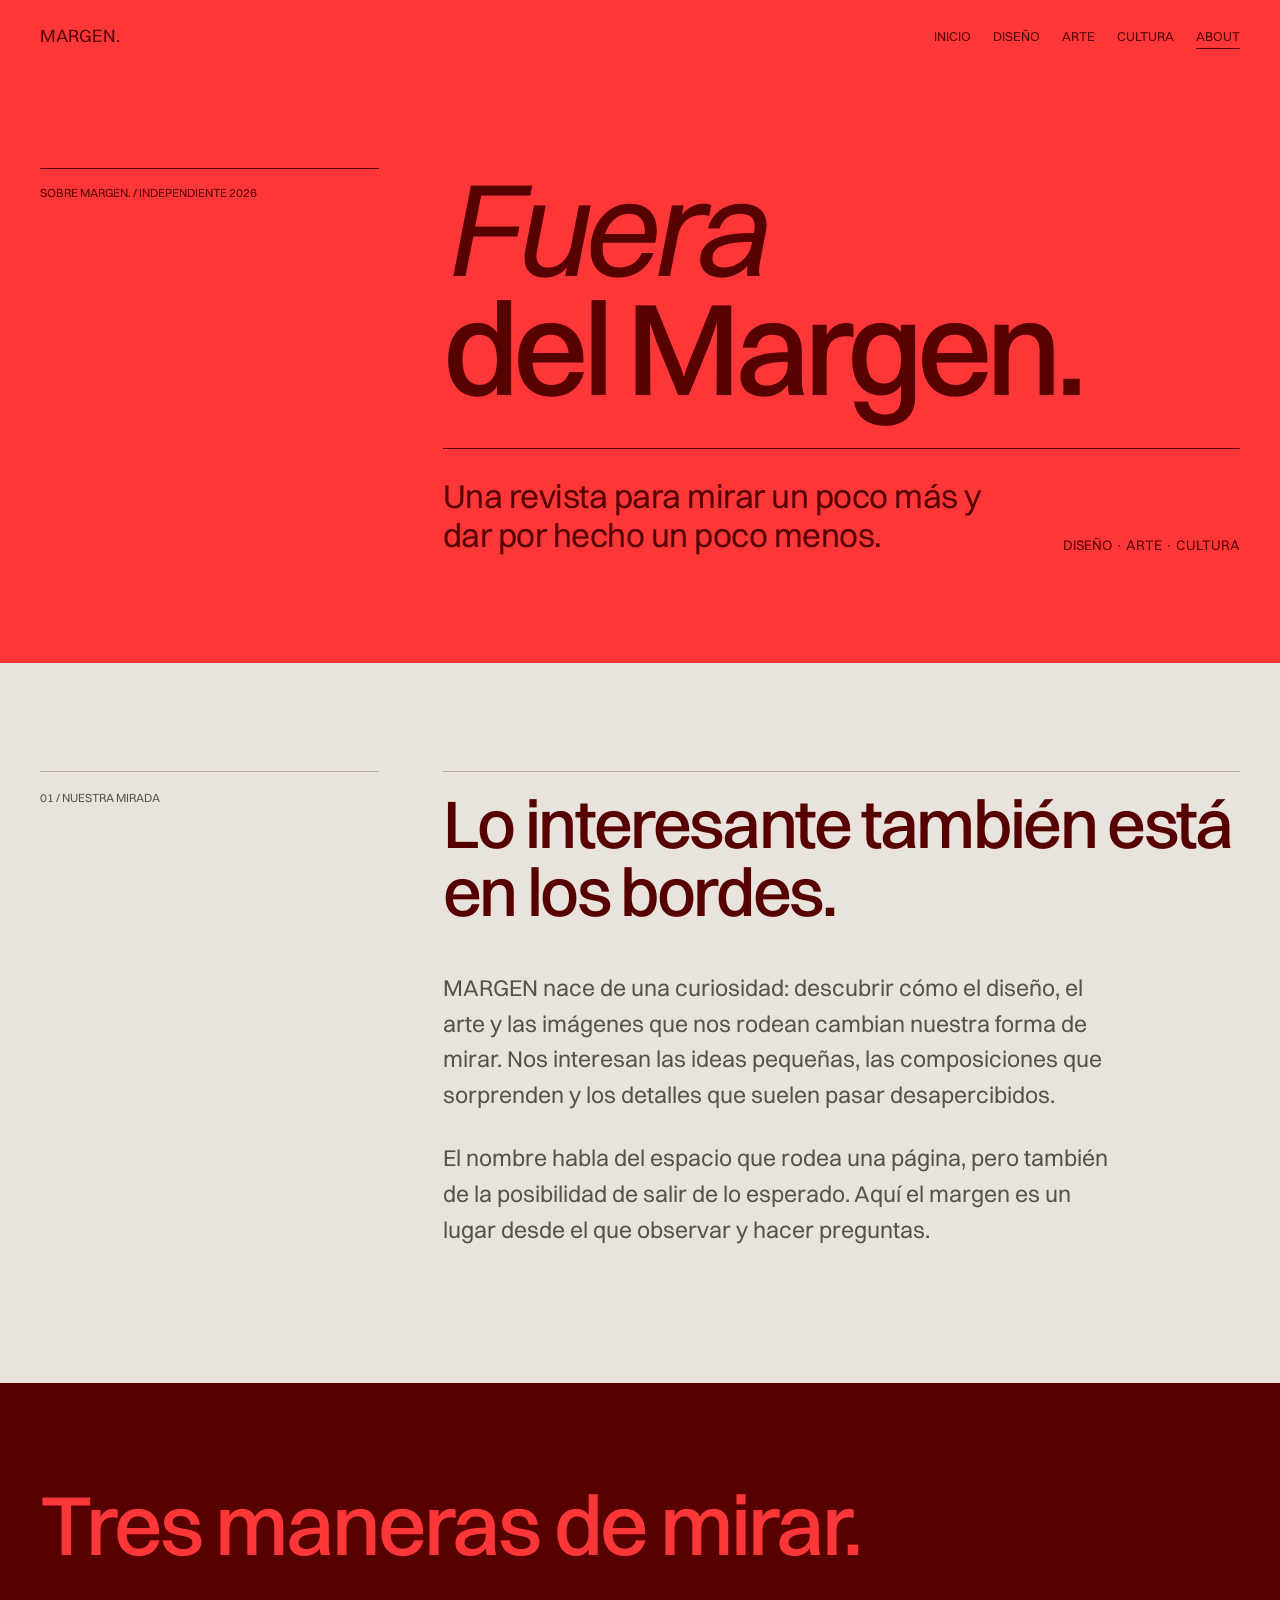
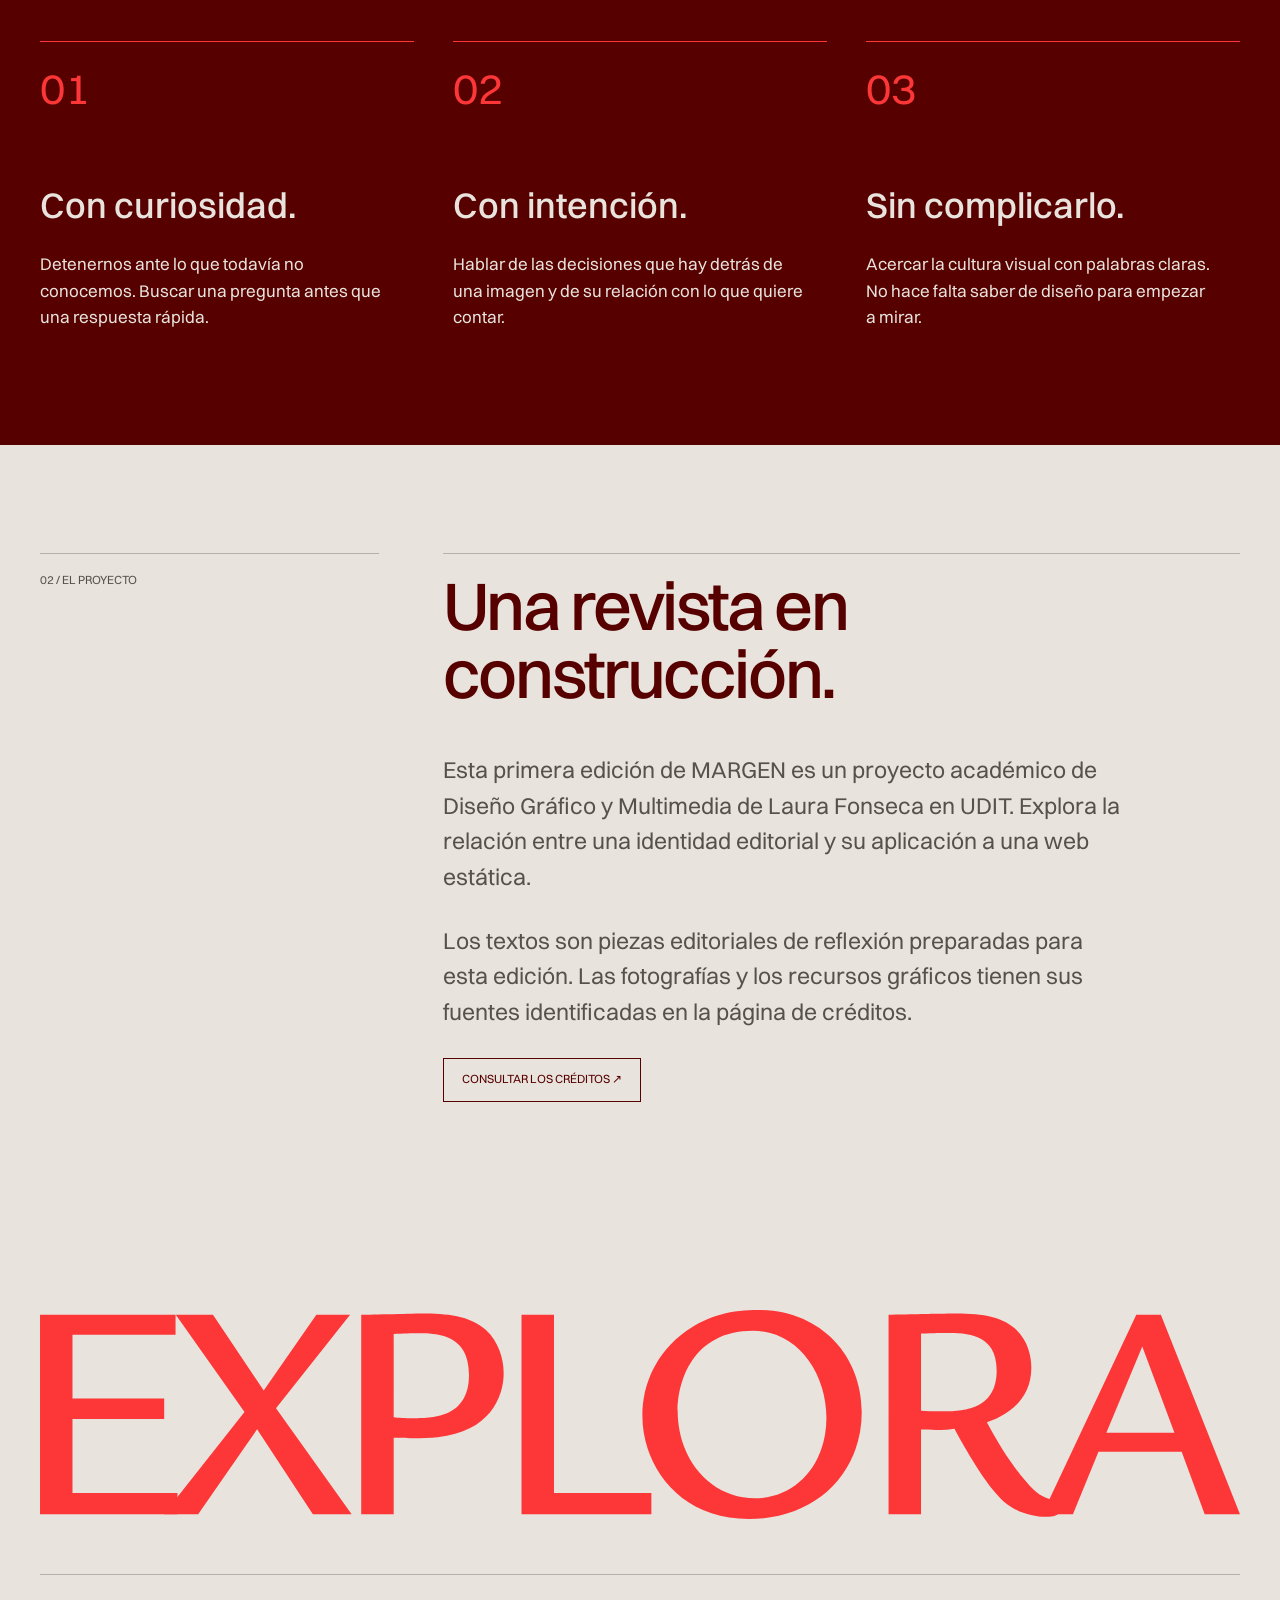
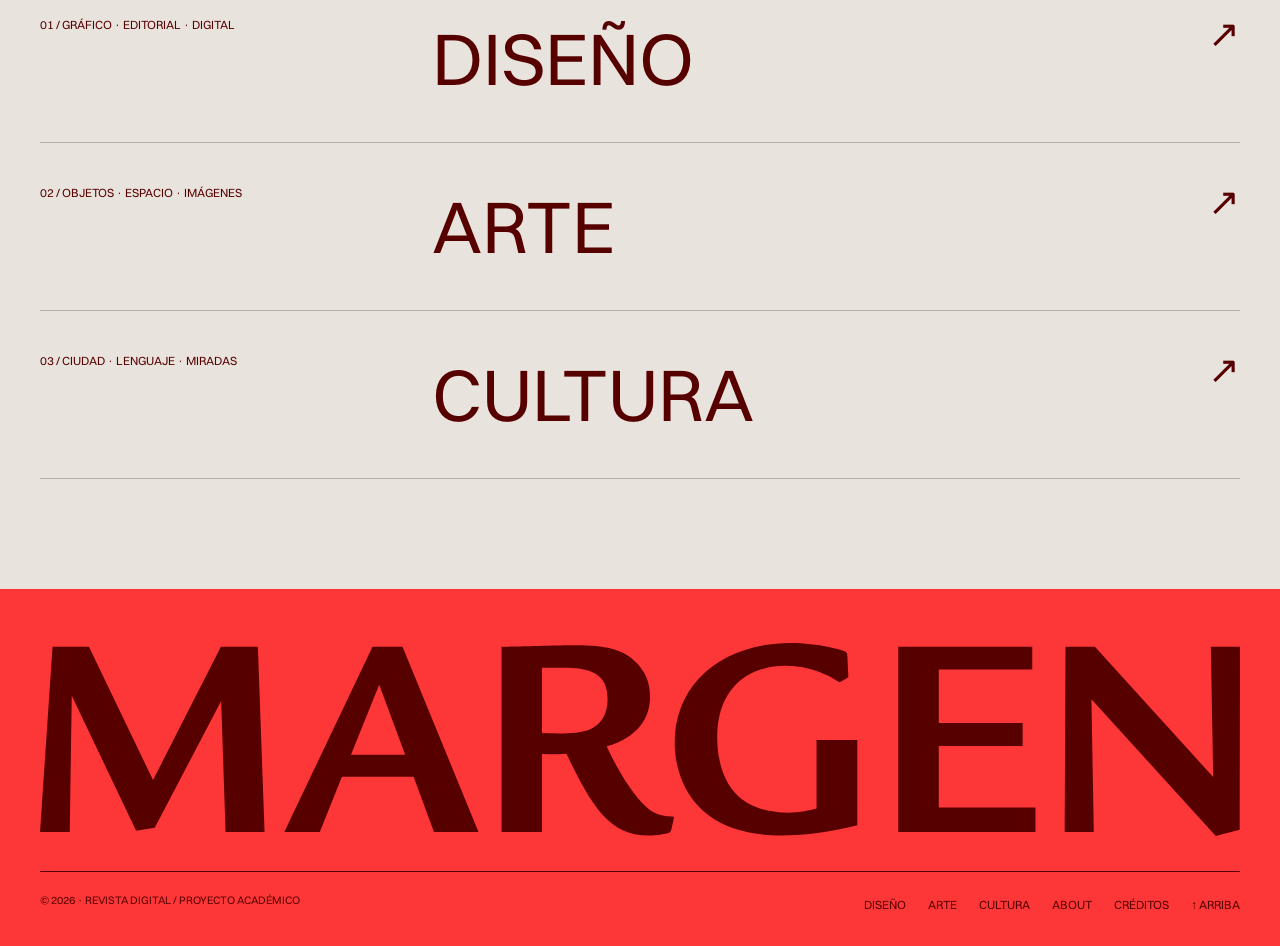
==== about.html @ 02e6104c "Eliminar textos añadidos a la cabecera del footer" ====
<!DOCTYPE html>
<html lang="es">
 <head>
  <meta charset="utf-8"/>
  <meta content="width=device-width, initial-scale=1.0" name="viewport"/>
  <meta content="Una revista independiente de diseño, arte y cultura visual. Conoce la mirada de MARGEN." name="description"/>
  <meta content="#fd3738" name="theme-color"/>
  <title>
   Sobre la revista · MARGEN.
  </title>
  <link href="assets/images/favicon.svg" rel="icon" type="image/svg+xml"/>
  <link href="css/style.css" rel="stylesheet"/>
 </head>
 <body>
  <a class="saltar" href="#contenido">
   Saltar al contenido
  </a>
  <header class="cabecera" id="arriba">
   <a aria-label="MARGEN, inicio" class="marca" href="index.html">
    MARGEN.
   </a>
   <nav aria-label="Navegación principal">
    <a href="index.html">
     Inicio
    </a>
    <a href="diseno.html">
     Diseño
    </a>
    <a href="arte.html">
     Arte
    </a>
    <a href="cultura.html">
     Cultura
    </a>
    <a aria-current="page" href="about.html">
     About
    </a>
   </nav>
  </header>
  <main id="contenido">
   <section class="cabecera-seccion bloque">
    <p class="etiqueta">
     Sobre MARGEN. / Independiente 2026
    </p>
    <h1>
     <em>
      Fuera
     </em>
     <br/>
     del Margen.
    </h1>
    <div class="descripcion-seccion">
     <p>
      Una revista para mirar un poco más y dar por hecho un poco menos.
     </p>
     <span class="etiqueta">
      Diseño · Arte · Cultura
     </span>
    </div>
   </section>
   <section aria-labelledby="quienes" class="sobre-grid bloque">
    <p class="etiqueta">
     01 / Nuestra mirada
    </p>
    <div>
     <h2 id="quienes">
      Lo interesante también está en los bordes.
     </h2>
     <p>
      MARGEN nace de una curiosidad: descubrir cómo el diseño, el arte y las imágenes que nos rodean cambian nuestra forma de mirar. Nos interesan las ideas pequeñas, las composiciones que sorprenden y los detalles que suelen pasar desapercibidos.
     </p>
     <p>
      El nombre habla del espacio que rodea una página, pero también de la posibilidad de salir de lo esperado. Aquí el margen es un lugar desde el que observar y hacer preguntas.
     </p>
    </div>
   </section>
   <section aria-labelledby="principios" class="principios bloque">
    <h2 id="principios">
     Tres maneras de mirar.
    </h2>
    <div class="rejilla">
     <article>
      <p class="numero">
       01
      </p>
      <h3>
       Con curiosidad.
      </h3>
      <p>
       Detenernos ante lo que todavía no conocemos. Buscar una pregunta antes que una respuesta rápida.
      </p>
     </article>
     <article>
      <p class="numero">
       02
      </p>
      <h3>
       Con intención.
      </h3>
      <p>
       Hablar de las decisiones que hay detrás de una imagen y de su relación con lo que quiere contar.
      </p>
     </article>
     <article>
      <p class="numero">
       03
      </p>
      <h3>
       Sin complicarlo.
      </h3>
      <p>
       Acercar la cultura visual con palabras claras. No hace falta saber de diseño para empezar a mirar.
      </p>
     </article>
    </div>
   </section>
   <section aria-labelledby="proyecto" class="sobre-grid bloque proyecto">
    <p class="etiqueta">
     02 / El proyecto
    </p>
    <div>
     <h2 id="proyecto">
      Una revista en construcción.
     </h2>
     <p>
      Esta primera edición de MARGEN es un proyecto académico de Diseño Gráfico y Multimedia de Laura Fonseca en UDIT. Explora la relación entre una identidad editorial y su aplicación a una web estática.
     </p>
     <p>
      Los textos son piezas editoriales de reflexión preparadas para esta edición. Las fotografías y los recursos gráficos tienen sus fuentes identificadas en la página de créditos.
     </p>
     <a class="enlace" href="creditos.html">
      Consultar los créditos ↗
     </a>
    </div>
   </section>
   <section aria-labelledby="titulo-explora" class="explora bloque">
    <h2 class="rotulo" id="titulo-explora">
     <img alt="Explora" height="237" src="assets/images/explora.svg" width="1360"/>
    </h2>
    <a class="fila-categoria" href="diseno.html">
     <span class="etiqueta">
      01 / Gráfico · Editorial · Digital
     </span>
     <span class="nombre-categoria">
      Diseño
     </span>
     <span aria-hidden="true" class="flecha">
      ↗
     </span>
    </a>
    <a class="fila-categoria" href="arte.html">
     <span class="etiqueta">
      02 / Objetos · Espacio · Imágenes
     </span>
     <span class="nombre-categoria">
      Arte
     </span>
     <span aria-hidden="true" class="flecha">
      ↗
     </span>
    </a>
    <a class="fila-categoria" href="cultura.html">
     <span class="etiqueta">
      03 / Ciudad · Lenguaje · Miradas
     </span>
     <span class="nombre-categoria">
      Cultura
     </span>
     <span aria-hidden="true" class="flecha">
      ↗
     </span>
    </a>
   </section>
  </main>
  <footer class="pie">
   <a aria-label="MARGEN, volver al inicio" class="rotulo" href="index.html">
    <img alt="MARGEN" height="218" src="assets/images/margen.svg" width="1360"/>
   </a>
   <div class="pie-inferior">
    <p>
     © 2026 · REVISTA DIGITAL / PROYECTO ACADÉMICO
    </p>
    <nav aria-label="Navegación del pie">
     <a href="diseno.html">
      Diseño
     </a>
     <a href="arte.html">
      Arte
     </a>
     <a href="cultura.html">
      Cultura
     </a>
     <a href="about.html">
      About
     </a>
     <a href="creditos.html">
      Créditos
     </a>
     <a href="#arriba">
      ↑ Arriba
     </a>
    </nav>
   </div>
  </footer>
 </body>
</html>
---- css/style.css ----
/* MARGEN — estilos compartidos de toda la revista.
   1. Fuentes y base / 2. Navegación / 3. Home / 4. Interiores / 5. Responsive */

/* 1. FUENTES Y BASE */
@font-face {
  font-family: 'Switzer';
  src: url('../assets/fonts/Switzer-400.woff2') format('woff2');
  font-weight: 400;
  font-style: normal;
  font-display: swap;
}

@font-face {
  font-family: 'Switzer';
  src: url('../assets/fonts/Switzer-500.woff2') format('woff2');
  font-weight: 500;
  font-style: normal;
  font-display: swap;
}

@font-face {
  font-family: 'Switzer';
  src: url('../assets/fonts/Switzer-600.woff2') format('woff2');
  font-weight: 600;
  font-style: normal;
  font-display: swap;
}

@font-face {
  font-family: 'Switzer';
  src: url('../assets/fonts/Switzer-700.woff2') format('woff2');
  font-weight: 700;
  font-style: normal;
  font-display: swap;
}

@font-face {
  font-family: 'Switzer';
  src: url('../assets/fonts/Switzer-400Italic.woff2') format('woff2');
  font-weight: 400;
  font-style: italic;
  font-display: swap;
}

:root {
  --rojo: #fd3738;
  --granate: #570000;
  --papel: #e8e3dc;
  --tinta: #292423;
  --texto-suave: #57514e;
  --linea: #b8afa7;
  --margen: 40px;
  --alto-menu: 72px;
}

* {
  box-sizing: border-box;
}

html {
  scroll-behavior: smooth;
  scroll-padding-top: calc(var(--alto-menu) + 16px);
}

body {
  margin: 0;
  background: var(--papel);
  color: var(--texto-suave);
  font-weight: 400;
  font-family: 'Switzer', Arial, sans-serif;
  font-size: 17px;
  line-height: 1.4;
  letter-spacing: 0;
}

h1, h2, h3, p, figure, blockquote {
  margin: 0;
}

h1, h2, h3 {
  font-weight: 500;
  line-height: .98;
}

h2 {
  font-size: clamp(40px, 5.76vw, 100px);
  color: var(--granate);
}

h3 {
  font-size: 30px;
}

a {
  color: inherit;
  text-decoration: none;
}

img {
  display: block;
  max-width: 100%;
  height: auto;
}

::selection {
  background: var(--granate);
  color: var(--papel);
}

:focus-visible {
  outline: 3px solid currentColor;
  outline-offset: 5px;
}

.saltar {
  position: fixed;
  top: 12px;
  left: 12px;
  padding: 16px;
  background: var(--granate);
  color: white;
  transform: translateY(-180%);
  z-index: 200;
}

.saltar:focus {
  transform: translateY(0);
}

.bloque {
  padding: 76px var(--margen);
}

.etiqueta, .enlace, .boton, nav, .marca {
  text-transform: uppercase;
}

.etiqueta {
  font-size: 14px;
  color: var(--texto-suave);
}

/* Sobre rojo se conserva el granate para mantener un buen contraste. */
.cabecera-seccion .etiqueta {
  color: var(--granate);
}

/* Un mismo estilo para todos los botones de la revista. */
/* Los enlaces principales tienen un aspecto más editorial, sin píldoras. */
.boton, .enlace {
  display: inline-flex;
  align-items: center;
  justify-content: center;
  width: fit-content;
  min-height: 44px;
  padding: 12px 18px;
  border: 1px solid var(--granate);
  border-radius: 0;
  background: transparent;
  color: var(--granate);
  font-size: 12px;
  font-weight: 400;
  letter-spacing: 0;
  text-align: center;
  transition: background-color .25s ease, color .25s ease;
}

.boton:hover, .enlace:hover {
  background: var(--granate);
  color: var(--papel);
}

/* Subrayado que aparece suavemente al pasar el ratón. */
.cabecera nav a, .pie nav a {
  position: relative;
}

.cabecera nav a::after, .pie nav a::after {
  content: '';
  position: absolute;
  bottom: 0;
  left: 0;
  width: 100%;
  height: 1px;
  background: currentColor;
  transform: scaleX(0);
  transform-origin: left;
  transition: transform .3s ease;
}

.cabecera nav a:hover::after, .pie nav a:hover::after,
.cabecera nav a:focus-visible::after, .pie nav a:focus-visible::after,
.cabecera nav a[aria-current='page']::after {
  transform: scaleX(1);
}

/* 2. NAVEGACIÓN Y PIE */
.cabecera {
  position: fixed;
  top: 0;
  left: 50%;
  z-index: 100;
  transform: translateX(-50%);
  display: flex;
  justify-content: space-between;
  align-items: center;
  gap: 32px;
  width: 100%;
  max-width: 1800px;
  height: var(--alto-menu);
  padding: 0 var(--margen);
  background: var(--rojo);
  color: var(--granate);
}

/* En las páginas interiores, el encabezado fijo no tapa el contenido. */
body > .cabecera + main {
  padding-top: var(--alto-menu);
}

.marca {
  font-size: 18px;
  font-weight: 400;
}

nav {
  display: flex;
  flex-wrap: wrap;
  gap: 22px;
  font-size: 13px;
  font-weight: 400;
}

nav a {
  padding-block: 4px;
}

nav a[aria-current='page'] {
  text-decoration: none;
}

.rotulo {
  display: block;
  width: 100%;
  line-height: 0;
}

.rotulo img {
  width: 100%;
  height: auto;
}

.pie {
  padding: 54px var(--margen) 28px;
  background: var(--rojo);
  color: var(--granate);
}

.pie-cabecera {
  display: flex;
  justify-content: space-between;
  gap: 24px;
  padding-top: 15px;
  padding-bottom: 52px;
  border-top: 1px solid var(--granate);
  font-size: 13px;
}

.pie .rotulo img {
  width: 100%;
}

.pie-inferior {
  display: flex;
  justify-content: space-between;
  align-items: flex-start;
  gap: 32px;
  border-top: 1px solid var(--granate);
  margin-top: 35px;
  padding-top: 20px;
  font-size: 11px;
  line-height: 1.5;
}

.pie nav {
  justify-content: flex-end;
  font-size: 12px;
}

/* 3. HOME */
.portada {
  display: flex;
  flex-direction: column;
  min-height: 100vh;
  min-height: 100svh;
  background: var(--rojo);
  color: var(--granate);
}

.portada-interior {
  display: flex;
  flex: 1;
  flex-direction: column;
  justify-content: space-between;
  align-items: stretch;
  gap: 28px;
  padding: calc(var(--alto-menu) + 35px) var(--margen) 34px;
}

.claim {
  align-self: flex-end;
  max-width: 460px;
  margin-top: auto;
  font-size: clamp(24px, 2.5vw, 42px);
  font-weight: 400;
  line-height: 1.03;
  letter-spacing: -.025em;
  text-align: right;
}

.destacado {
  display: grid;
  grid-template-columns: minmax(0, .9fr) minmax(0, 1.1fr);
  gap: clamp(34px, 4vw, 86px);
  padding: 95px var(--margen) 105px;
  border-bottom: 1px solid var(--linea);
}

.texto-destacado {
  align-self: start;
  padding-top: 20px;
  border-top: 1px solid var(--granate);
}

.texto-destacado h2 {
  max-width: 11ch;
  margin-top: 52px;
  font-size: clamp(43px, 4.8vw, 82px);
  line-height: .99;
  letter-spacing: -.035em;
  color: var(--tinta);
}

.texto-destacado > p:not(.etiqueta) {
  max-width: 420px;
  margin-top: 30px;
  color: var(--texto-suave);
  font-size: 17px;
  line-height: 1.5;
}

.texto-destacado .boton {
  min-width: 175px;
  margin-top: 34px;
}

.imagen-destacada {
  display: block;
  height: clamp(400px, 52vw, 680px);
  overflow: hidden;
  background: var(--linea);
}

.imagen-destacada img {
  width: 100%;
  height: 100%;
  object-fit: cover;
  transition: transform .65s ease;
}

.imagen-destacada:hover img {
  transform: scale(1.035);
}

/* Tarjetas editoriales: imagen, información y titular, sin bloques de color. */
.ultimas > h2, .siguientes > h2 {
  padding-top: 20px;
  border-top: 1px solid var(--granate);
  text-transform: uppercase;
  line-height: .98;
  letter-spacing: -.025em;
}

.subtitulo {
  margin-block: 24px 48px;
  color: var(--texto-suave);
  font-size: 12px;
}

.rejilla {
  display: grid;
  grid-template-columns: repeat(3, minmax(0, 1fr));
  gap: clamp(24px, 2.6vw, 42px);
}

/* En portada, el primer artículo tiene más protagonismo. */
.ultimas .rejilla {
  grid-template-columns: 1.4fr 1fr 1fr;
}

.tarjeta {
  display: flex;
  flex-direction: column;
  align-items: flex-start;
  min-width: 0;
  padding-top: 18px;
  border-top: 1px solid var(--tinta);
}

.imagen-tarjeta {
  display: block;
  width: 100%;
  aspect-ratio: 4 / 3;
  overflow: hidden;
  background: var(--linea);
}

.imagen-tarjeta img {
  width: 100%;
  height: 100%;
  object-fit: cover;
  transition: transform .6s ease;
}

/* Solo se mueve ligeramente la imagen: el texto no cambia en hover. */
@media (hover: hover) {
  .tarjeta:hover .imagen-tarjeta img {
    transform: scale(1.035);
  }
}

.tarjeta:focus-within .imagen-tarjeta img {
  transform: scale(1.035);
}

/* El bodegón es vertical: mantenemos el recorte sobre los objetos. */
img[src$='objetos.jpg'] {
  object-position: center 72%;
}

.tarjeta .etiqueta {
  width: 100%;
  margin-top: 16px;
  padding: 0;
  border: 0;
  color: var(--granate);
  font-size: 11px;
  line-height: 1.4;
}

.tarjeta h3 {
  max-width: 22ch;
  margin-top: 15px;
  color: var(--tinta);
  font-size: clamp(28px, 2.4vw, 38px);
  line-height: 1.07;
  letter-spacing: -.025em;
  text-transform: none;
}

.tarjeta > p:not(.etiqueta) {
  max-width: 34ch;
  margin-top: 15px;
  margin-bottom: 24px;
  color: var(--texto-suave);
  font-size: 15px;
  line-height: 1.5;
}

/* Dentro de las tarjetas el enlace se trata como un pie editorial.
   Los botones principales de la web conservan su diseño. */
.tarjeta .enlace {
  min-height: 0;
  margin-top: auto;
  padding: 0 0 7px;
  border: 0;
  border-bottom: 1px solid var(--granate);
  border-radius: 0;
  background: transparent;
  color: var(--granate);
  font-size: 12px;
  line-height: 1.3;
  transition: none;
}

.tarjeta .enlace:hover {
  background: transparent;
  color: var(--granate);
  transform: none;
}

.ultimas .tarjeta:first-child h3 {
  font-size: clamp(34px, 3vw, 48px);
}

.ultimas .tarjeta:first-child .imagen-tarjeta {
  aspect-ratio: 1.22;
}

.ultimas .tarjeta:not(:first-child) .imagen-tarjeta {
  aspect-ratio: 1;
}

.explora {
  padding-top: 100px;
  padding-bottom: 110px;
}

.explora h2 {
  margin-bottom: 55px;
}

.fila-categoria {
  display: grid;
  grid-template-columns: 1fr 2fr 50px;
  align-items: start;
  gap: 25px;
  padding-block: 32px;
  border-top: 1px solid var(--linea);
  color: var(--granate);
}

.fila-categoria .etiqueta {
  padding-top: 10px;
  color: inherit;
  font-size: 12px;
}

.nombre-categoria {
  font-size: clamp(48px, 5.76vw, 100px);
  text-transform: uppercase;
  transition: transform .3s ease;
}

.flecha {
  font-size: 38px;
  text-align: right;
}

/* Solo se desplaza el nombre de la categoría; la fila no cambia de fondo. */
.fila-categoria:hover .nombre-categoria,
.fila-categoria:focus-visible .nombre-categoria {
  transform: translateX(12px);
}

.fila-categoria:last-of-type {
  border-bottom: 1px solid var(--linea);
}

/* Frase en una sola línea que se repite sin interrupciones. */
.cita {
  overflow: hidden;
  padding: 35px 0;
  background: var(--granate);
  color: var(--rojo);
  font-size: clamp(30px, 3.4vw, 60px);
  font-weight: 400;
  text-transform: uppercase;
}

.cita-pista {
  display: flex;
  width: max-content;
  animation: deslizar-frase 25s linear infinite;
}

.cita-texto {
  flex-shrink: 0;
  padding-right: 1em;
  white-space: nowrap;
}

@keyframes deslizar-frase {
  to {
    transform: translateX(-50%);
  }
}

.siguientes h2 {
  margin-bottom: 32px;
  text-transform: uppercase;
}

.siguientes .imagen-tarjeta {
  aspect-ratio: 425 / 310;
}

.manifiesto {
  display: grid;
  grid-template-columns: minmax(170px, .85fr) minmax(0, 2fr);
  column-gap: clamp(30px, 6vw, 120px);
  row-gap: 28px;
  padding-top: 105px;
  padding-bottom: 140px;
  background: var(--granate);
  color: var(--rojo);
}

.manifiesto > .etiqueta {
  grid-column: 1;
  grid-row: 1;
  align-self: start;
  padding-top: 18px;
  border-top: 1px solid var(--rojo);
  font-size: 12px;
}

.manifiesto > h2,
.manifiesto > .entradilla,
.manifiesto > .enlace {
  grid-column: 2;
}

.manifiesto .etiqueta, .manifiesto h2 {
  color: inherit;
}

.manifiesto .enlace {
  justify-self: start;
  background: var(--rojo);
  border-color: var(--rojo);
  color: var(--granate);
}

.manifiesto .enlace:hover {
  background: var(--papel);
  border-color: var(--papel);
  color: var(--granate);
}

.manifiesto h2 {
  max-width: 960px;
  margin: 0;
  font-size: clamp(65px, 7.1vw, 125px);
  line-height: .93;
  letter-spacing: -.04em;
}

em {
  font-weight: 400;
}

/* «Fuera» utiliza ITC Legacy Sans Std Medium Italic.
   Para verlo en todos los dispositivos hace falta añadir la fuente web con licencia. */
.manifiesto h2 em,
.cabecera-seccion h1 em {
  font-family: 'ITC Legacy Sans Std', 'ITC Legacy Sans', 'Switzer', Arial, sans-serif;
  font-size: 133px;
  font-weight: 500;
  font-style: italic;
  letter-spacing: -0.05em;
  line-height: .9;
}

.entradilla {
  font-size: clamp(24px, 2vw, 32px);
}

.manifiesto .entradilla {
  max-width: 620px;
  margin: 18px 0 24px;
  color: var(--papel);
  font-size: clamp(21px, 2.4vw, 31px);
  line-height: 1.3;
}

/* 4. PÁGINAS INTERIORES */
.cabecera-seccion {
  display: grid;
  grid-template-columns: minmax(180px, .85fr) minmax(0, 2fr);
  gap: 32px clamp(35px, 5vw, 100px);
  padding-top: 96px;
  padding-bottom: 108px;
  background: var(--rojo);
  color: var(--granate);
}

.cabecera-seccion > .etiqueta {
  grid-column: 1;
  grid-row: 1;
  align-self: start;
  padding-top: 16px;
  border-top: 1px solid var(--granate);
  font-size: 12px;
}

.cabecera-seccion h1 {
  grid-column: 2;
  grid-row: 1;
  min-width: 0;
  margin: 0;
  font-size: clamp(70px, 10.3vw, 178px);
  line-height: .9;
  letter-spacing: -.05em;
  overflow-wrap: anywhere;
}

.descripcion-seccion {
  grid-column: 2;
  display: flex;
  justify-content: space-between;
  align-items: flex-end;
  gap: 30px;
  margin-top: 10px;
  padding-top: 28px;
  border-top: 1px solid var(--granate);
}

.descripcion-seccion > p {
  max-width: 640px;
  font-size: clamp(23px, 2.6vw, 38px);
  line-height: 1.17;
  letter-spacing: -.015em;
}

.descripcion-seccion .etiqueta {
  flex-shrink: 0;
  text-align: right;
  color: var(--granate);
}

.archivo {
  padding-block: 98px 118px;
}

.archivo > h2 {
  margin-bottom: 36px;
  padding-top: 14px;
  border-top: 1px solid var(--granate);
}

.archivo .rejilla {
  grid-template-columns: repeat(auto-fit, minmax(280px, 1fr));
}

.archivo .imagen-tarjeta {
  aspect-ratio: 1.12;
}

/* ARTÍCULOS / Cabecera con retícula de revista */
.cabecera-articulo {
  display: grid;
  grid-template-columns: minmax(170px, 1fr) minmax(0, 2.6fr);
  column-gap: clamp(28px, 5vw, 105px);
  padding-top: 48px;
  padding-bottom: 76px;
}

.cabecera-articulo .volver {
  grid-column: 1 / -1;
  justify-self: start;
  min-height: 0;
  margin: 0 0 60px;
  padding: 0 0 8px;
  border-bottom: 1px solid var(--linea);
  border-radius: 0;
  background: transparent;
  color: var(--granate);
  font-size: 12px;
}

.cabecera-articulo .volver:hover {
  background: transparent;
  color: var(--granate);
  transform: none;
}

.cabecera-articulo > .etiqueta:first-of-type {
  grid-column: 1;
  grid-row: 2;
  align-self: start;
  padding-top: 15px;
  border-top: 1px solid var(--granate);
  color: var(--granate);
  font-size: 12px;
}

.cabecera-articulo h1 {
  grid-column: 2;
  grid-row: 2;
  max-width: 950px;
  margin: 0;
  color: var(--granate);
  font-size: clamp(52px, 6.6vw, 108px);
  line-height: .93;
  letter-spacing: -.04em;
  overflow-wrap: break-word;
}

.cabecera-articulo .entradilla {
  grid-column: 2;
  max-width: 600px;
  margin: 38px 0 0;
  color: var(--tinta);
  font-size: clamp(20px, 2vw, 27px);
  line-height: 1.3;
}

.cabecera-articulo > .etiqueta:last-child {
  grid-column: 2;
  width: 100%;
  max-width: 600px;
  margin-top: 44px;
  padding-top: 14px;
  border-top: 1px solid var(--linea);
  color: var(--texto-suave);
  font-size: 12px;
}

/* Imagen principal: protagonista, pero con márgenes editoriales. */
.imagen-articulo {
  max-width: 1720px;
  margin: 0 var(--margen);
}

.imagen-articulo img {
  width: 100%;
  height: min(61vw, 630px);
  object-fit: cover;
}

.imagen-articulo figcaption {
  display: flex;
  justify-content: space-between;
  gap: 20px;
  margin-top: 0;
  padding-block: 14px;
  border-bottom: 1px solid var(--linea);
  color: var(--texto-suave);
  font-size: 12px;
  line-height: 1.45;
}

/* Créditos y otras páginas con texto mantienen una columna normal. */
.lectura {
  max-width: 740px;
  margin: 72px auto 100px;
  padding-inline: 20px;
  color: var(--texto-suave);
  font-size: 17px;
  line-height: 1.65;
}

.lectura p {
  margin-bottom: 23px;
}

.lectura h2 {
  margin-bottom: 24px;
  color: var(--tinta);
  font-size: 32px;
  line-height: 1.12;
}

.lectura section + section {
  margin-top: 54px;
}

/* Artículos: columna de lectura y pequeño margen para los números. */
.lectura-articulo {
  display: grid;
  grid-template-columns: minmax(0, 1fr) minmax(0, 690px) minmax(0, 1fr);
  column-gap: 32px;
  max-width: 1360px;
  margin: 88px auto 125px;
  padding-inline: var(--margen);
  counter-reset: apartados;
  font-size: 17px;
  line-height: 1.72;
}

.lectura-articulo > .introduccion,
.lectura-articulo > section,
.lectura-articulo > blockquote {
  grid-column: 2;
  max-width: none;
  width: 100%;
  margin-inline: 0;
}

.lectura-articulo > .introduccion {
  margin-bottom: 44px;
  padding-bottom: 43px;
  border-bottom: 1px solid var(--linea);
  color: var(--tinta);
  font-size: clamp(21px, 2vw, 26px);
  line-height: 1.44;
}

.lectura-articulo > .introduccion::first-letter {
  float: left;
  margin: 7px 10px 0 0;
  color: var(--granate);
  font-size: 72px;
  line-height: .76;
  font-weight: 500;
}

.lectura-articulo > section {
  position: relative;
  margin-top: 54px;
}

.lectura-articulo > .introduccion + section {
  margin-top: 0;
}

.lectura-articulo > section:not(.cierre-editorial) {
  counter-increment: apartados;
}

.lectura-articulo > section:not(.cierre-editorial)::before {
  content: "0" counter(apartados) " /";
  position: absolute;
  top: 7px;
  left: -148px;
  color: var(--granate);
  font-size: 12px;
  line-height: 1;
  letter-spacing: .04em;
}

.lectura-articulo h2 {
  margin-bottom: 24px;
  color: var(--tinta);
  font-size: clamp(28px, 2.7vw, 35px);
  line-height: 1.13;
  letter-spacing: -.025em;
}

.lectura-articulo p {
  margin-bottom: 24px;
}

.lectura-articulo > blockquote {
  max-width: 690px;
  margin-block: 56px;
  padding: 28px 0;
  border-top: 1px solid var(--granate);
  border-bottom: 1px solid var(--granate);
  border-left: 0;
  color: var(--granate);
  font-size: clamp(28px, 3.2vw, 42px);
  line-height: 1.18;
  font-weight: 400;
}

/* Imágenes intercaladas, una amplia y otra más contenida. */
.lectura-articulo > .imagen-lectura {
  grid-column: 1 / -1;
  width: 100%;
  max-width: 1100px;
  justify-self: center;
  margin: 72px 0 80px;
}

.lectura-articulo > .imagen-lectura--detalle {
  grid-column: 2 / -1;
  max-width: 800px;
  justify-self: end;
  margin-block: 64px 74px;
}

.lectura-articulo .imagen-lectura img {
  display: block;
  width: 100%;
  height: auto;
  background: #e4ded4;
}

.lectura-articulo .imagen-lectura figcaption {
  display: flex;
  justify-content: space-between;
  gap: 24px;
  margin-top: 0;
  padding-top: 14px;
  border-top: 1px solid var(--linea);
  color: var(--texto-suave);
  font-size: 11px;
  line-height: 1.5;
  text-transform: uppercase;
  flex-wrap: wrap;
}

/* Evitamos sumar dos espacios grandes después de imágenes y citas. */
.lectura-articulo > .imagen-lectura + section,
.lectura-articulo > blockquote + section {
  margin-top: 0;
}

.lectura-articulo > .cierre-editorial {
  margin-top: 74px;
  padding-top: 35px;
  border-top: 1px solid var(--granate);
}

.relacionados {
  border-top: 1px solid var(--linea);
  padding-block: 50px 70px;
}

.relacionados h2 {
  margin-bottom: 35px;
  padding-top: 18px;
  border-top: 1px solid var(--granate);
}

.relacionados .rejilla {
  grid-template-columns: repeat(2, minmax(0, 1fr));
  max-width: 1150px;
}

.sobre-grid {
  display: grid;
  grid-template-columns: minmax(170px, .85fr) minmax(0, 2fr);
  column-gap: clamp(32px, 5vw, 100px);
  padding-block: 108px;
}

.sobre-grid > .etiqueta,
.sobre-grid > div {
  padding-top: 18px;
  border-top: 1px solid var(--linea);
}

.sobre-grid > .etiqueta {
  font-size: 12px;
}

.sobre-grid h2 {
  max-width: 900px;
  margin-bottom: 44px;
  font-size: clamp(48px, 5.3vw, 88px);
  line-height: 1;
  letter-spacing: -.035em;
}

.sobre-grid p:not(.etiqueta) {
  max-width: 680px;
  margin-bottom: 28px;
  font-size: clamp(19px, 1.8vw, 23px);
  line-height: 1.55;
}

.principios {
  padding-block: 100px 115px;
  background: var(--granate);
  color: var(--papel);
}

.principios h2 {
  max-width: 950px;
  margin-bottom: 75px;
  color: var(--rojo);
  font-size: clamp(54px, 6.6vw, 110px);
  letter-spacing: -.035em;
}

.principios .rejilla {
  gap: clamp(22px, 3vw, 55px);
}

.principios article {
  padding-top: 24px;
  border-top: 1px solid var(--rojo);
}

.principios .numero {
  margin-bottom: 75px;
  color: var(--rojo);
  font-size: 44px;
  line-height: 1;
}

.principios h3 {
  margin-bottom: 26px;
  color: var(--papel);
  font-size: clamp(25px, 2.8vw, 37px);
  line-height: 1.12;
}

.principios article > p:last-child {
  max-width: 350px;
  font-size: 17px;
  line-height: 1.55;
}

.creditos {
  max-width: 1180px;
  padding-inline: var(--margen);
  font-size: 16px;
  line-height: 1.65;
}

.creditos > section {
  display: grid;
  grid-template-columns: minmax(145px, 1fr) minmax(0, 2.1fr);
  column-gap: 45px;
  padding-block: 32px 45px;
  border-top: 1px solid var(--linea);
}

.creditos > section > :not(h2) {
  grid-column: 2;
}

.creditos h2 {
  grid-column: 1;
  grid-row: 1 / span 4;
  margin: 0;
  font-size: 25px;
  line-height: 1.2;
}

.creditos a:not(.enlace) {
  text-decoration: underline;
  text-underline-offset: 3px;
}

.creditos li {
  margin-bottom: 15px;
}

.creditos ul {
  margin: 0 0 24px;
  padding-left: 22px;
}

/* 5. TABLET Y MÓVIL */
@media (min-width: 1800px) {
  body {
    max-width: 1800px;
    margin-inline: auto;
  }
}

@media (max-width: 1000px) {
  :root {
    --margen: 28px;
  }

  .destacado {
    grid-template-columns: 1fr 1fr;
    gap: 28px;
  }

  .texto-destacado h2 {
    margin-top: 42px;
  }

  .rejilla {
    gap: 24px;
  }

  .ultimas .rejilla {
    grid-template-columns: repeat(2, minmax(0, 1fr));
  }

  .ultimas .tarjeta:first-child {
    grid-column: 1 / -1;
  }

  .ultimas .tarjeta:first-child .imagen-tarjeta {
    aspect-ratio: 1.8;
  }

  .tarjeta h3 {
    font-size: 30px;
  }

  .fila-categoria {
    grid-template-columns: 1fr 1.4fr 36px;
  }

  .pie-inferior {
    align-items: flex-start;
    flex-direction: column;
  }

  .pie nav {
    justify-content: flex-start;
  }
}

@media (max-width: 700px) {
  :root {
    --margen: 20px;
    --alto-menu: 108px;
  }

  .cabecera {
    flex-direction: column;
    justify-content: center;
    align-items: flex-start;
    gap: 20px;
  }

  .cabecera nav {
    width: 100%;
    flex-wrap: nowrap;
    justify-content: space-between;
    gap: 6px;
    font-size: clamp(11px, 3.2vw, 15px);
  }

  nav {
    width: 100%;
    gap: 12px 18px;
    font-size: 15px;
  }

  nav a {
    padding-block: 10px;
  }

  .portada-interior {
    gap: 50px;
    padding-bottom: 28px;
  }

  .claim {
    font-size: 28px;
  }

  .destacado {
    grid-template-columns: 1fr;
    gap: 0;
    padding-left: 0;
  }

  .texto-destacado {
    padding: 40px var(--margen);
  }

  .texto-destacado h2 {
    max-width: 500px;
    margin-top: 38px;
    font-size: 48px;
  }

  .imagen-destacada {
    min-height: 0;
    aspect-ratio: 1.35;
  }

  .bloque {
    padding-block: 42px;
  }

  .rejilla,
  .ultimas .rejilla,
  .archivo .rejilla,
  .relacionados .rejilla {
    grid-template-columns: 1fr;
    gap: 42px;
  }

  .ultimas .tarjeta:first-child {
    grid-column: auto;
  }

  .tarjeta h3,
  .ultimas .tarjeta:first-child h3 {
    font-size: clamp(29px, 8vw, 39px);
  }

  .tarjeta .enlace {
    font-size: 12px;
  }

  .ultimas .tarjeta:first-child .imagen-tarjeta,
  .ultimas .tarjeta:not(:first-child) .imagen-tarjeta,
  .archivo .imagen-tarjeta {
    aspect-ratio: 1.4;
  }

  .fila-categoria {
    grid-template-columns: 1fr 32px;
    gap: 20px;
    padding-block: 24px;
  }

  .fila-categoria .etiqueta {
    grid-column: 1 / -1;
    font-size: 13px;
  }

  .nombre-categoria {
    font-size: clamp(40px, 12vw, 64px);
  }

  .flecha {
    font-size: 30px;
  }

  .cita {
    padding: 25px 0;
    font-size: 34px;
  }

  .manifiesto h2 {
    margin-top: 70px;
  }

  .manifiesto h2 em,
  .cabecera-seccion h1 em {
    font-size: clamp(64px, 16vw, 100px);
  }

  .pie {
    padding-block: 28px;
  }

  .pie-inferior {
    gap: 20px;
  }

  .cabecera-seccion h1 {
    margin-block: 48px 40px;
    font-size: clamp(76px, 19vw, 130px);
  }

  .descripcion-seccion {
    flex-direction: column;
    align-items: flex-start;
    gap: 28px;
  }

  .cabecera-articulo {
    grid-template-columns: 1fr;
    padding-block: 30px 48px;
  }

  .cabecera-articulo .volver {
    margin-bottom: 36px;
  }

  .cabecera-articulo > .etiqueta:first-of-type,
  .cabecera-articulo h1,
  .cabecera-articulo .entradilla,
  .cabecera-articulo > .etiqueta:last-child {
    grid-column: 1;
    grid-row: auto;
  }

  .cabecera-articulo > .etiqueta:first-of-type {
    margin-bottom: 24px;
  }

  .cabecera-articulo h1 {
    font-size: clamp(46px, 11vw, 76px);
  }

  .cabecera-articulo .entradilla {
    margin-top: 28px;
  }

  .cabecera-articulo > .etiqueta:last-child {
    margin-top: 32px;
  }

  .imagen-articulo {
    margin-inline: var(--margen);
  }

  .imagen-articulo img {
    height: auto;
    aspect-ratio: 1.3;
    object-fit: cover;
  }

  .lectura {
    margin-block: 42px 72px;
    font-size: 16px;
  }

  .lectura-articulo {
    display: block;
    margin-block: 52px 88px;
    font-size: 16px;
    line-height: 1.68;
  }

  .lectura-articulo > .introduccion {
    font-size: 21px;
    margin-bottom: 36px;
    padding-bottom: 34px;
  }

  .lectura-articulo > .introduccion::first-letter {
    font-size: 62px;
  }

  .lectura-articulo > section:not(.cierre-editorial)::before {
    position: static;
    display: block;
    margin-bottom: 15px;
  }

  .lectura-articulo > section,
  .lectura-articulo > .introduccion + section {
    margin-top: 42px;
  }

  .lectura-articulo h2 {
    font-size: 28px;
  }

  .lectura-articulo > blockquote {
    font-size: 28px;
  }

  .lectura-articulo > .imagen-lectura,
  .lectura-articulo > .imagen-lectura--detalle {
    margin-block: 44px 52px;
  }

  .lectura-articulo .imagen-lectura figcaption {
    gap: 12px;
    font-size: 10px;
  }

  .sobre-grid {
    grid-template-columns: 1fr;
    gap: 36px;
  }

  .sobre-grid p:not(.etiqueta) {
    font-size: 23px;
  }

  .principios .numero {
    margin-bottom: 20px;
  }
}


/* AJUSTES EDITORIALES PARA PANTALLAS PEQUEÑAS */
@media (max-width: 1000px) {
  .descripcion-seccion {
    flex-wrap: wrap;
  }

  .descripcion-seccion .etiqueta {
    text-align: left;
  }

  .manifiesto {
    column-gap: 30px;
  }
}

@media (max-width: 700px) {
  .portada-interior {
    gap: 22px;
    padding: calc(var(--alto-menu) + 23px) var(--margen) 28px;
  }

  .claim {
    max-width: 340px;
    font-size: clamp(24px, 6vw, 30px);
  }

  .destacado {
    grid-template-columns: 1fr;
    gap: 0;
    padding: 58px 0 70px;
  }

  .texto-destacado {
    padding: 20px var(--margen) 45px;
    border-top: 0;
  }

  .texto-destacado h2 {
    max-width: 100%;
    margin-top: 26px;
    font-size: clamp(43px, 11vw, 65px);
  }

  .imagen-destacada {
    width: 100%;
    height: auto;
    min-height: 0;
    aspect-ratio: 1.18;
  }

  .explora {
    padding-block: 65px 72px;
  }

  .explora h2 {
    margin-bottom: 35px;
  }

  .manifiesto {
    display: block;
    padding: 75px var(--margen) 90px;
  }

  .manifiesto > .etiqueta {
    margin-bottom: 65px;
  }

  .manifiesto h2 {
    max-width: 100%;
    margin: 0;
    font-size: clamp(59px, 12vw, 86px);
    line-height: .95;
  }

  .manifiesto .entradilla {
    margin: 40px 0 30px;
    font-size: 22px;
  }

  .cabecera-seccion {
    display: block;
    padding-top: 68px;
    padding-bottom: 75px;
  }

  .cabecera-seccion > .etiqueta {
    margin-bottom: 44px;
  }

  .cabecera-seccion h1 {
    margin: 0 0 42px;
    font-size: clamp(65px, 16vw, 110px);
    line-height: .92;
  }

  .descripcion-seccion {
    display: flex;
    flex-direction: column;
    align-items: flex-start;
    gap: 22px;
    margin-top: 0;
    padding-top: 24px;
  }

  .descripcion-seccion > p {
    font-size: clamp(25px, 7vw, 35px);
  }

  .archivo {
    padding-block: 66px 85px;
  }

  .sobre-grid {
    display: block;
    padding-block: 74px;
  }

  .sobre-grid > .etiqueta {
    margin-bottom: 25px;
  }

  .sobre-grid > div {
    padding-top: 0;
    border-top: 0;
  }

  .sobre-grid h2 {
    margin-bottom: 32px;
    font-size: clamp(44px, 11vw, 66px);
  }

  .sobre-grid p:not(.etiqueta) {
    font-size: 19px;
  }

  .principios {
    padding-block: 76px 90px;
  }

  .principios h2 {
    margin-bottom: 50px;
    font-size: 54px;
  }

  .principios .rejilla {
    grid-template-columns: 1fr;
    gap: 44px;
  }

  .principios .numero {
    margin-bottom: 42px;
    font-size: 40px;
  }

  .principios h3 {
    font-size: 29px;
  }

  .principios article > p:last-child {
    font-size: 16px;
  }

  .creditos > section {
    display: block;
    padding-block: 30px;
  }

  .creditos h2 {
    margin-bottom: 22px;
    font-size: 24px;
  }

  .pie-cabecera {
    flex-direction: column;
    gap: 8px;
    padding-bottom: 40px;
    font-size: 11px;
  }
}

/* 6. ANIMACIONES CSS
   Efectos sencillos para dar movimiento sin usar JavaScript. */

/* El texto y el rótulo de portada entran al cargar la página. */
@keyframes aparecer {
  from {
    opacity: 0;
    transform: translateY(24px);
  }
  to {
    opacity: 1;
    transform: translateY(0);
  }
}

.portada .claim {
  animation: aparecer .7s ease-out both;
}

.portada .rotulo {
  animation: aparecer .9s ease-out .15s both;
}

/* Lo mismo para los títulos de las páginas interiores. */
.cabecera-seccion h1, .cabecera-articulo h1 {
  animation: aparecer .8s ease-out both;
}

/* Animación al entrar en pantalla: funciona en navegadores compatibles.
   En los demás los elementos aparecen normalmente. */
@supports (animation-timeline: view()) {
  .destacado .texto-destacado,
  .destacado .imagen-destacada,
  .bloque > h2:not(.etiqueta):not(.rotulo),
  .rejilla > .tarjeta,
  .lectura .imagen-lectura {
    animation: aparecer linear both;
    animation-timeline: view();
    animation-range: entry 0% entry 85%;
  }
}

/* En tablet el margen de numeración pasa encima de los subtítulos. */
@media (min-width: 701px) and (max-width: 1050px) {
  .lectura-articulo {
    grid-template-columns: minmax(35px, 1fr) minmax(0, 690px) minmax(35px, 1fr);
    column-gap: 16px;
  }

  .lectura-articulo > section:not(.cierre-editorial)::before {
    position: static;
    display: block;
    margin-bottom: 18px;
  }
}

@media (prefers-reduced-motion: reduce) {
  html {
    scroll-behavior: auto;
  }

  * {
    transition: none !important;
    animation: none !important;
  }

  .boton:hover, .enlace:hover {
    transform: none;
  }
}
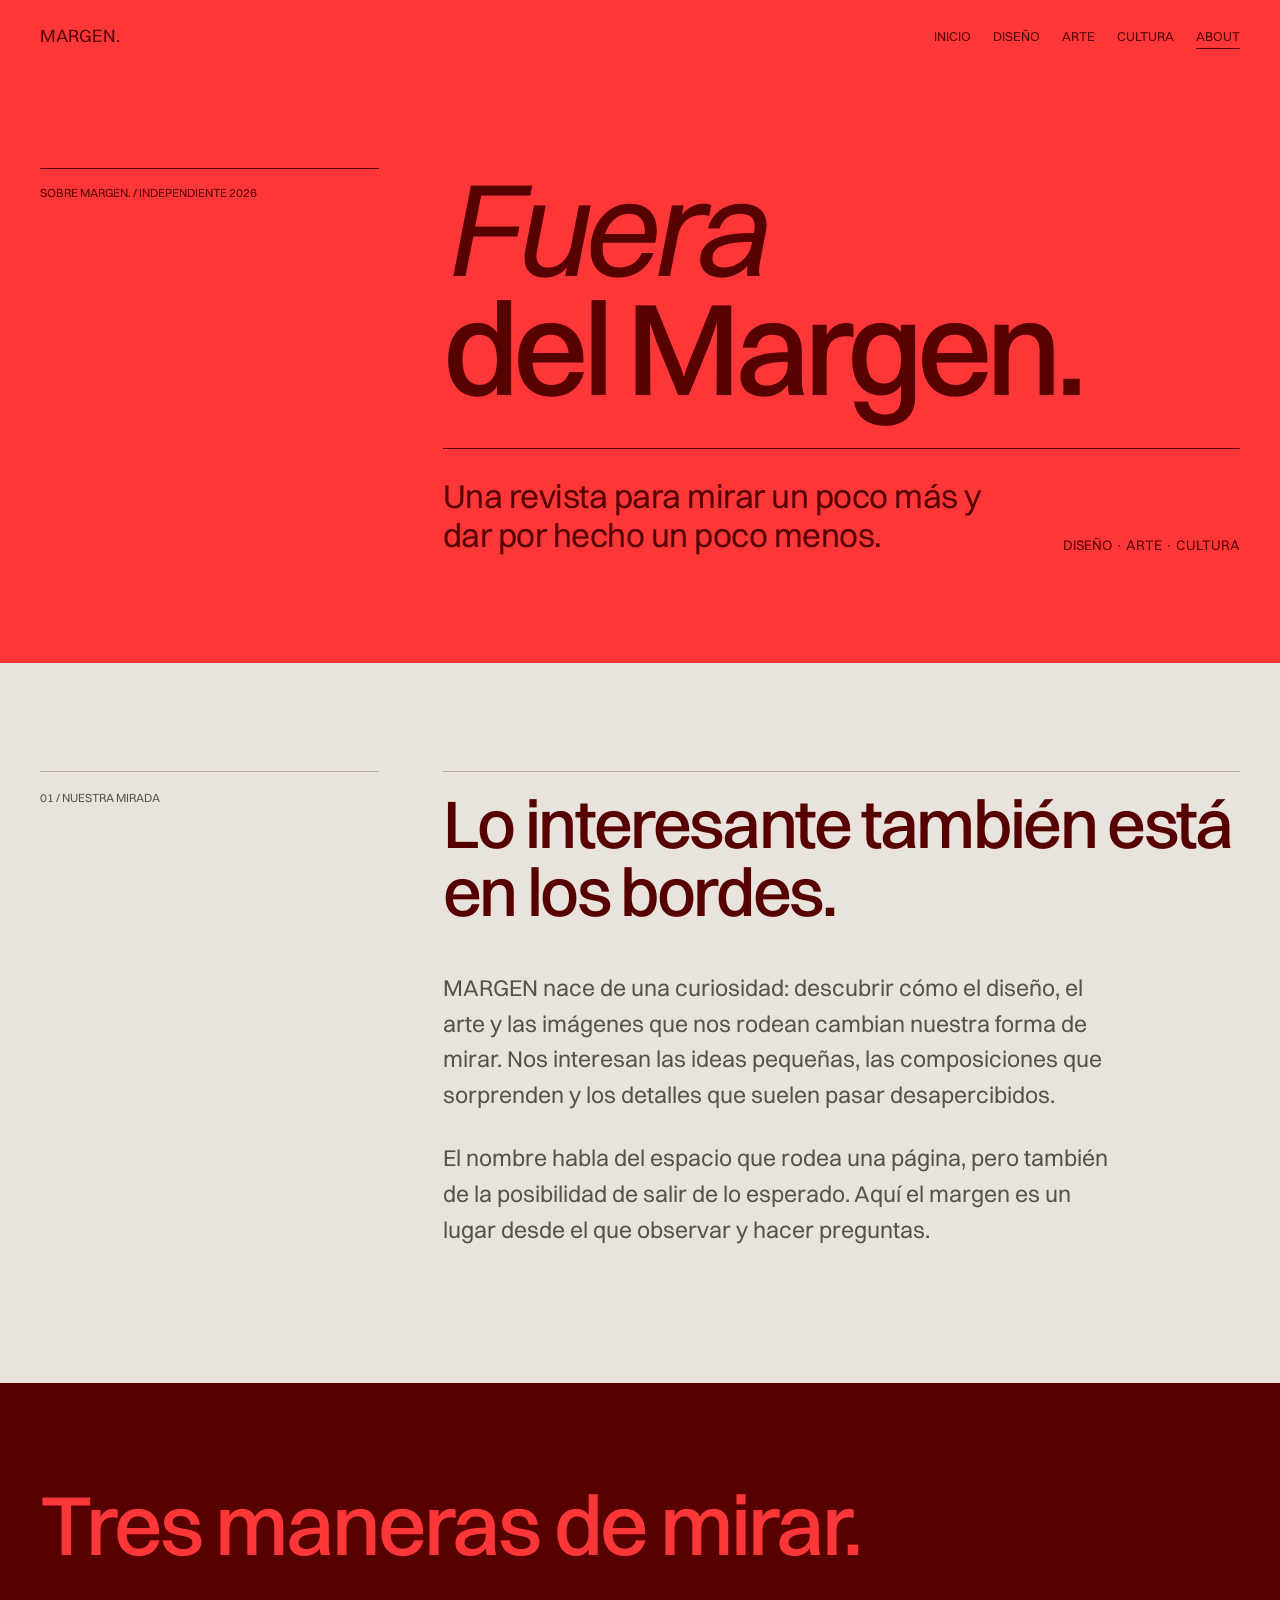
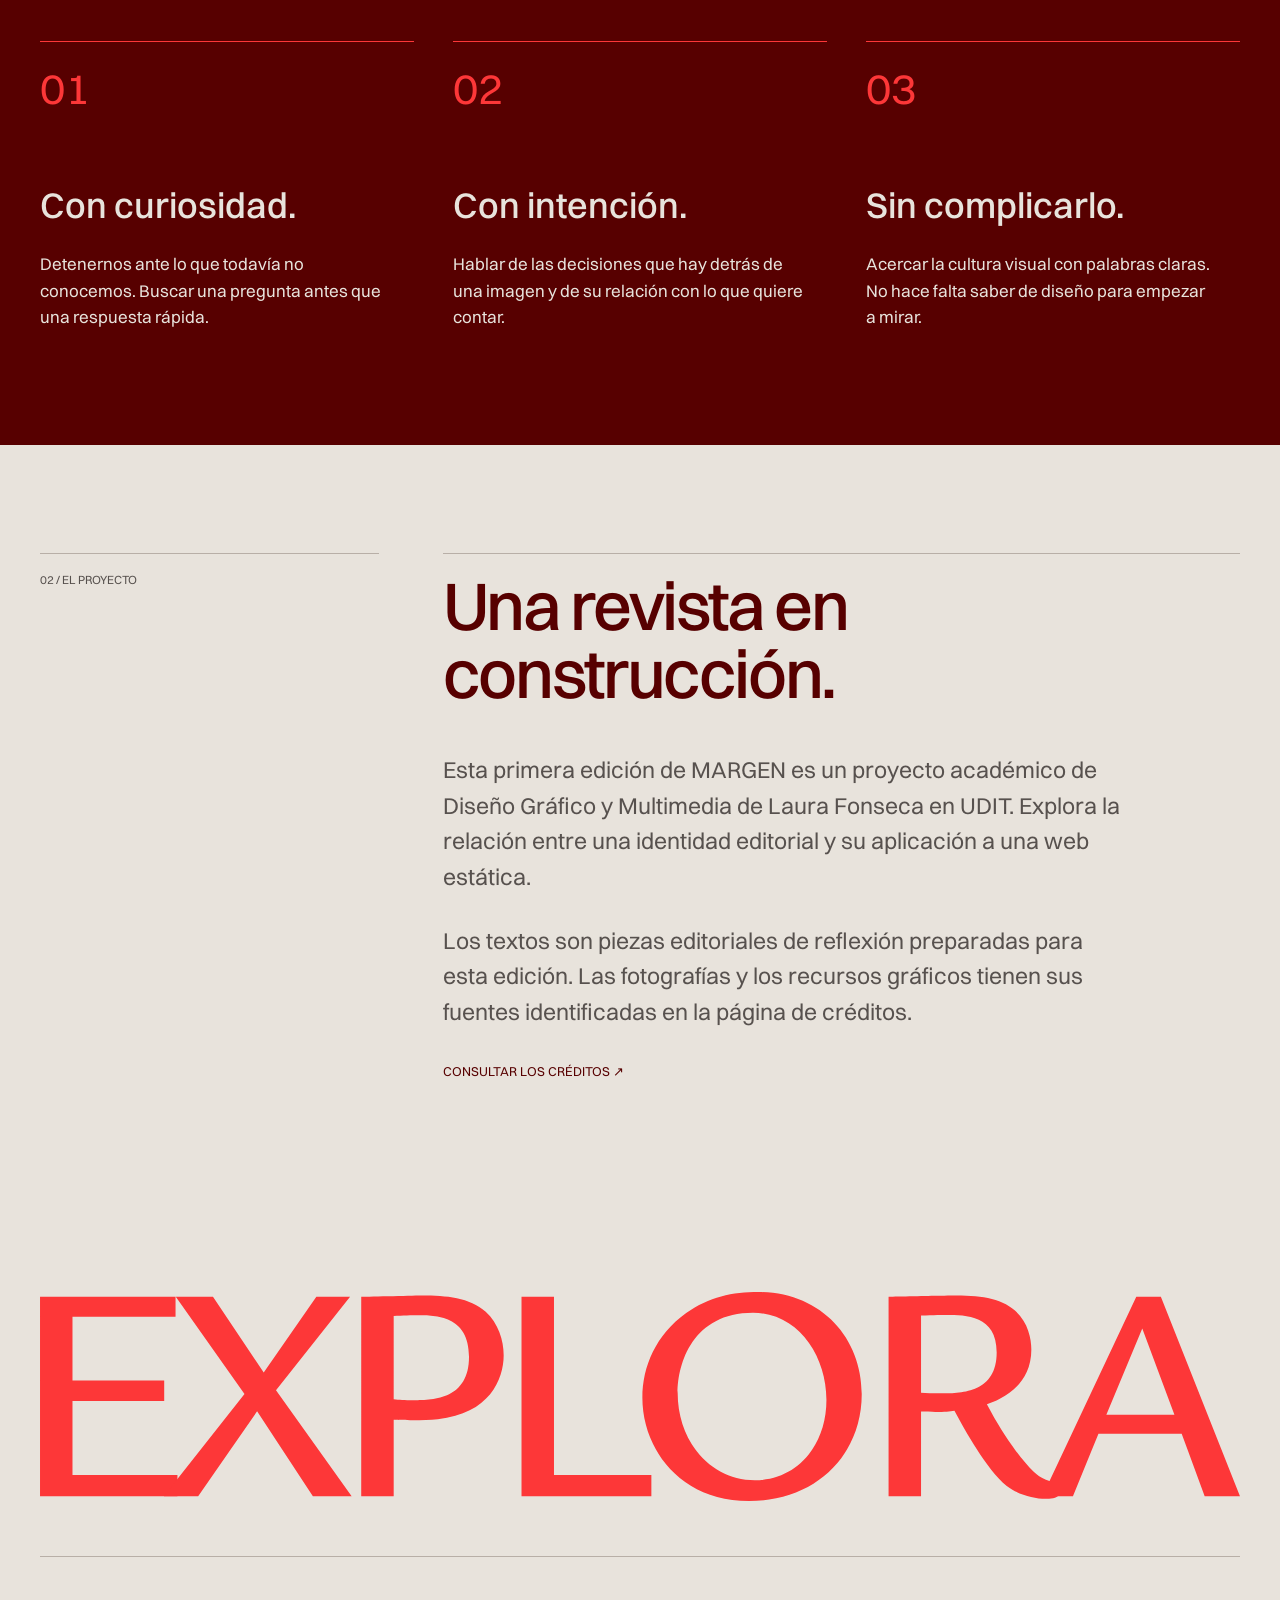
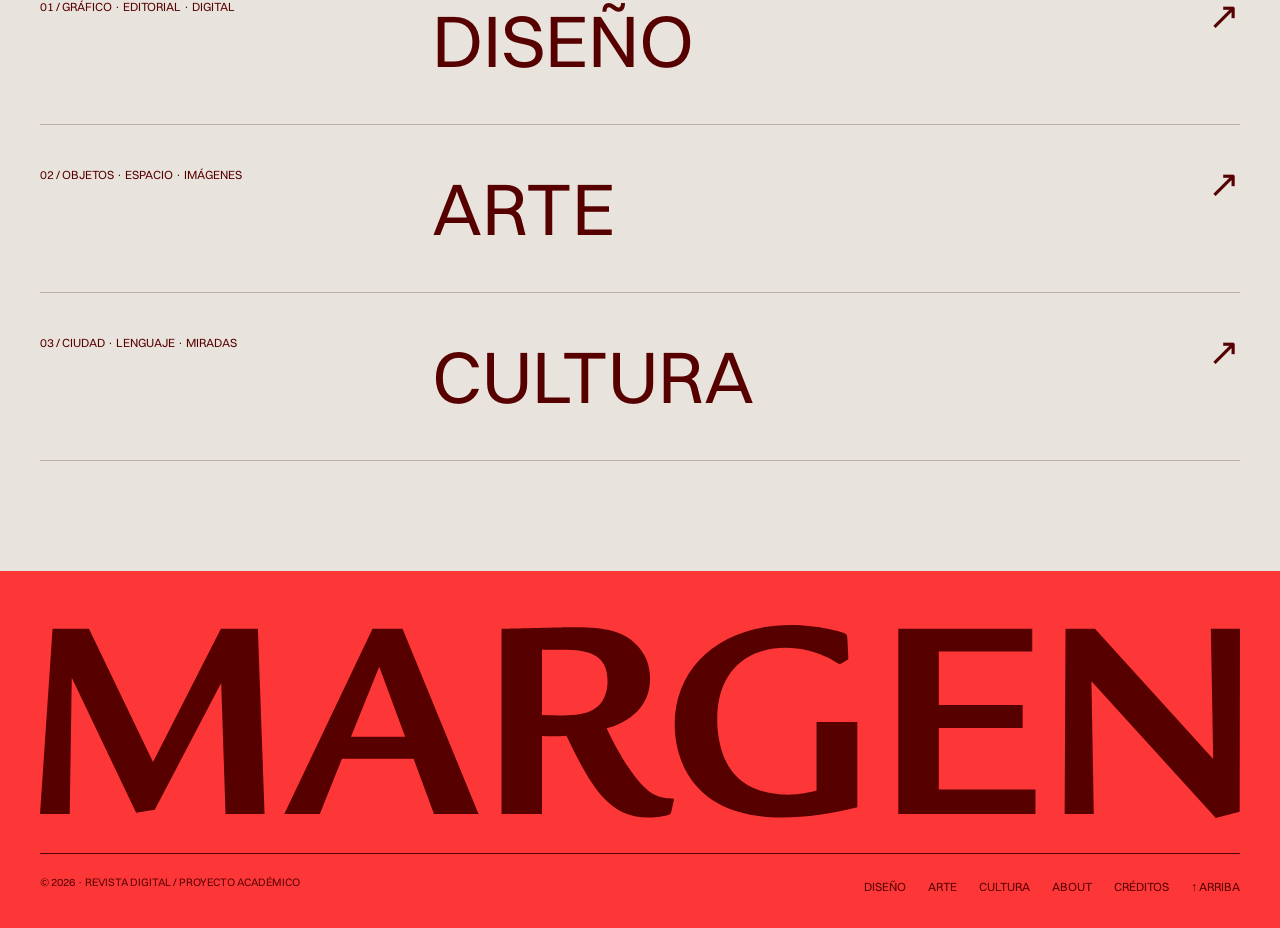
==== commit 0c122839: "Añadir menú móvil a pantalla completa sin JavaScript" ====
--- a/about.html
+++ b/about.html
@@ -36,6 +36,29 @@
      About
     </a>
    </nav>
+   <details class="menu-movil">
+    <summary>
+     <span class="menu-abrir">MENÚ</span>
+     <span class="menu-cerrar">CERRAR ×</span>
+    </summary>
+    <nav aria-label="Navegación móvil">
+    <a href="index.html">
+     Inicio
+    </a>
+    <a href="diseno.html">
+     Diseño
+    </a>
+    <a href="arte.html">
+     Arte
+    </a>
+    <a href="cultura.html">
+     Cultura
+    </a>
+    <a aria-current="page" href="about.html">
+     About
+    </a>
+   </nav>
+   </details>
   </header>
   <main id="contenido">
    <section class="cabecera-seccion bloque">
--- a/css/style.css
+++ b/css/style.css
@@ -146,36 +146,37 @@
 }
 
 /* Un mismo estilo para todos los botones de la revista. */
-/* Los enlaces principales tienen un aspecto más editorial, sin píldoras. */
+/* Los botones tienen el mismo aspecto de texto que los enlaces del menú. */
 .boton, .enlace {
   display: inline-flex;
   align-items: center;
-  justify-content: center;
+  justify-content: flex-start;
   width: fit-content;
-  min-height: 44px;
-  padding: 12px 18px;
-  border: 1px solid var(--granate);
+  min-height: 0;
+  padding: 4px 0;
+  border: 0;
   border-radius: 0;
   background: transparent;
   color: var(--granate);
-  font-size: 12px;
+  font-size: 13px;
   font-weight: 400;
   letter-spacing: 0;
-  text-align: center;
-  transition: background-color .25s ease, color .25s ease;
+  line-height: 1.4;
+  text-align: left;
 }
 
 .boton:hover, .enlace:hover {
-  background: var(--granate);
-  color: var(--papel);
-}
-
-/* Subrayado que aparece suavemente al pasar el ratón. */
-.cabecera nav a, .pie nav a {
+  background: transparent;
+  color: var(--granate);
+}
+
+/* Subrayado animado compartido por el menú y todos los botones. */
+.cabecera nav a, .pie nav a, .boton, .enlace {
   position: relative;
 }
 
-.cabecera nav a::after, .pie nav a::after {
+.cabecera nav a::after, .pie nav a::after,
+.boton::after, .enlace::after {
   content: '';
   position: absolute;
   bottom: 0;
@@ -189,9 +190,16 @@
 }
 
 .cabecera nav a:hover::after, .pie nav a:hover::after,
+.boton:hover::after, .enlace:hover::after,
 .cabecera nav a:focus-visible::after, .pie nav a:focus-visible::after,
+.boton:focus-visible::after, .enlace:focus-visible::after,
 .cabecera nav a[aria-current='page']::after {
   transform: scaleX(1);
+}
+
+/* El menú desplegable solo aparece en pantallas pequeñas. */
+.menu-movil {
+  display: none;
 }
 
 /* 2. NAVEGACIÓN Y PIE */
@@ -256,16 +264,6 @@
   color: var(--granate);
 }
 
-.pie-cabecera {
-  display: flex;
-  justify-content: space-between;
-  gap: 24px;
-  padding-top: 15px;
-  padding-bottom: 52px;
-  border-top: 1px solid var(--granate);
-  font-size: 13px;
-}
-
 .pie .rotulo img {
   width: 100%;
 }
@@ -350,7 +348,6 @@
 }
 
 .texto-destacado .boton {
-  min-width: 175px;
   margin-top: 34px;
 }
 
@@ -470,23 +467,13 @@
 /* Dentro de las tarjetas el enlace se trata como un pie editorial.
    Los botones principales de la web conservan su diseño. */
 .tarjeta .enlace {
-  min-height: 0;
   margin-top: auto;
-  padding: 0 0 7px;
-  border: 0;
-  border-bottom: 1px solid var(--granate);
-  border-radius: 0;
-  background: transparent;
-  color: var(--granate);
-  font-size: 12px;
-  line-height: 1.3;
-  transition: none;
+  font-size: 13px;
 }
 
 .tarjeta .enlace:hover {
   background: transparent;
   color: var(--granate);
-  transform: none;
 }
 
 .ultimas .tarjeta:first-child h3 {
@@ -617,15 +604,12 @@
 
 .manifiesto .enlace {
   justify-self: start;
-  background: var(--rojo);
-  border-color: var(--rojo);
-  color: var(--granate);
+  color: var(--rojo);
 }
 
 .manifiesto .enlace:hover {
-  background: var(--papel);
-  border-color: var(--papel);
-  color: var(--granate);
+  background: transparent;
+  color: var(--rojo);
 }
 
 .manifiesto h2 {
@@ -749,20 +733,13 @@
 .cabecera-articulo .volver {
   grid-column: 1 / -1;
   justify-self: start;
-  min-height: 0;
   margin: 0 0 60px;
-  padding: 0 0 8px;
-  border-bottom: 1px solid var(--linea);
-  border-radius: 0;
-  background: transparent;
-  color: var(--granate);
-  font-size: 12px;
+  color: var(--granate);
+  font-size: 13px;
 }
 
 .cabecera-articulo .volver:hover {
-  background: transparent;
-  color: var(--granate);
-  transform: none;
+  color: var(--granate);
 }
 
 .cabecera-articulo > .etiqueta:first-of-type {
@@ -1265,7 +1242,7 @@
   }
 
   .tarjeta .enlace {
-    font-size: 12px;
+    font-size: 13px;
   }
 
   .ultimas .tarjeta:first-child .imagen-tarjeta,
@@ -1607,11 +1584,115 @@
     font-size: 24px;
   }
 
-  .pie-cabecera {
+}
+
+/* MENÚ MÓVIL / Solo HTML y CSS (details y summary). */
+@media (max-width: 700px) {
+  :root {
+    --alto-menu: 72px;
+  }
+
+  .cabecera {
+    flex-direction: row;
+    justify-content: space-between;
+    align-items: center;
+    gap: 12px;
+  }
+
+  /* Ocultamos únicamente el menú de escritorio. */
+  .cabecera > nav {
+    display: none;
+  }
+
+  .menu-movil {
+    display: block;
+    margin-left: auto;
+    color: var(--granate);
+  }
+
+  .menu-movil summary {
+    position: relative;
+    z-index: 2;
+    padding: 16px 0;
+    list-style: none;
+    cursor: pointer;
+    font-size: 13px;
+    font-weight: 400;
+    letter-spacing: -.05em;
+    line-height: 1;
+    text-transform: uppercase;
+  }
+
+  .menu-movil summary::-webkit-details-marker {
+    display: none;
+  }
+
+  .menu-movil .menu-cerrar {
+    display: none;
+  }
+
+  /* Al abrirlo, el rojo ocupa toda la pantalla. */
+  .menu-movil[open] {
+    position: fixed;
+    inset: 0;
+    z-index: 120;
+    width: 100%;
+    height: 100vh;
+    height: 100dvh;
+    margin: 0;
+    overflow-y: auto;
+    background: var(--rojo);
+  }
+
+  .menu-movil[open] summary {
+    position: absolute;
+    top: 16px;
+    right: var(--margen);
+  }
+
+  .menu-movil[open] .menu-abrir {
+    display: none;
+  }
+
+  .menu-movil[open] .menu-cerrar {
+    display: inline;
+  }
+
+  .menu-movil nav {
+    display: flex;
     flex-direction: column;
-    gap: 8px;
-    padding-bottom: 40px;
-    font-size: 11px;
+    justify-content: center;
+    align-items: center;
+    flex-wrap: nowrap;
+    gap: 0;
+    width: 100%;
+    min-height: 100%;
+    padding: 90px 18px 70px;
+  }
+
+  .menu-movil nav a {
+    display: block;
+    padding: 5px 0;
+    font-family: 'Switzer', Arial, sans-serif;
+    font-size: clamp(50px, 13vw, 86px);
+    font-weight: 400;
+    line-height: .94;
+    letter-spacing: -.05em;
+    text-align: center;
+    text-transform: uppercase;
+  }
+
+  /* En este menú grande no hace falta subrayado. */
+  .menu-movil nav a::after {
+    display: none;
+  }
+
+  body:has(.menu-movil[open]) {
+    overflow: hidden;
+  }
+
+  body:has(.menu-movil[open]) .cabecera .marca {
+    visibility: hidden;
   }
 }
 
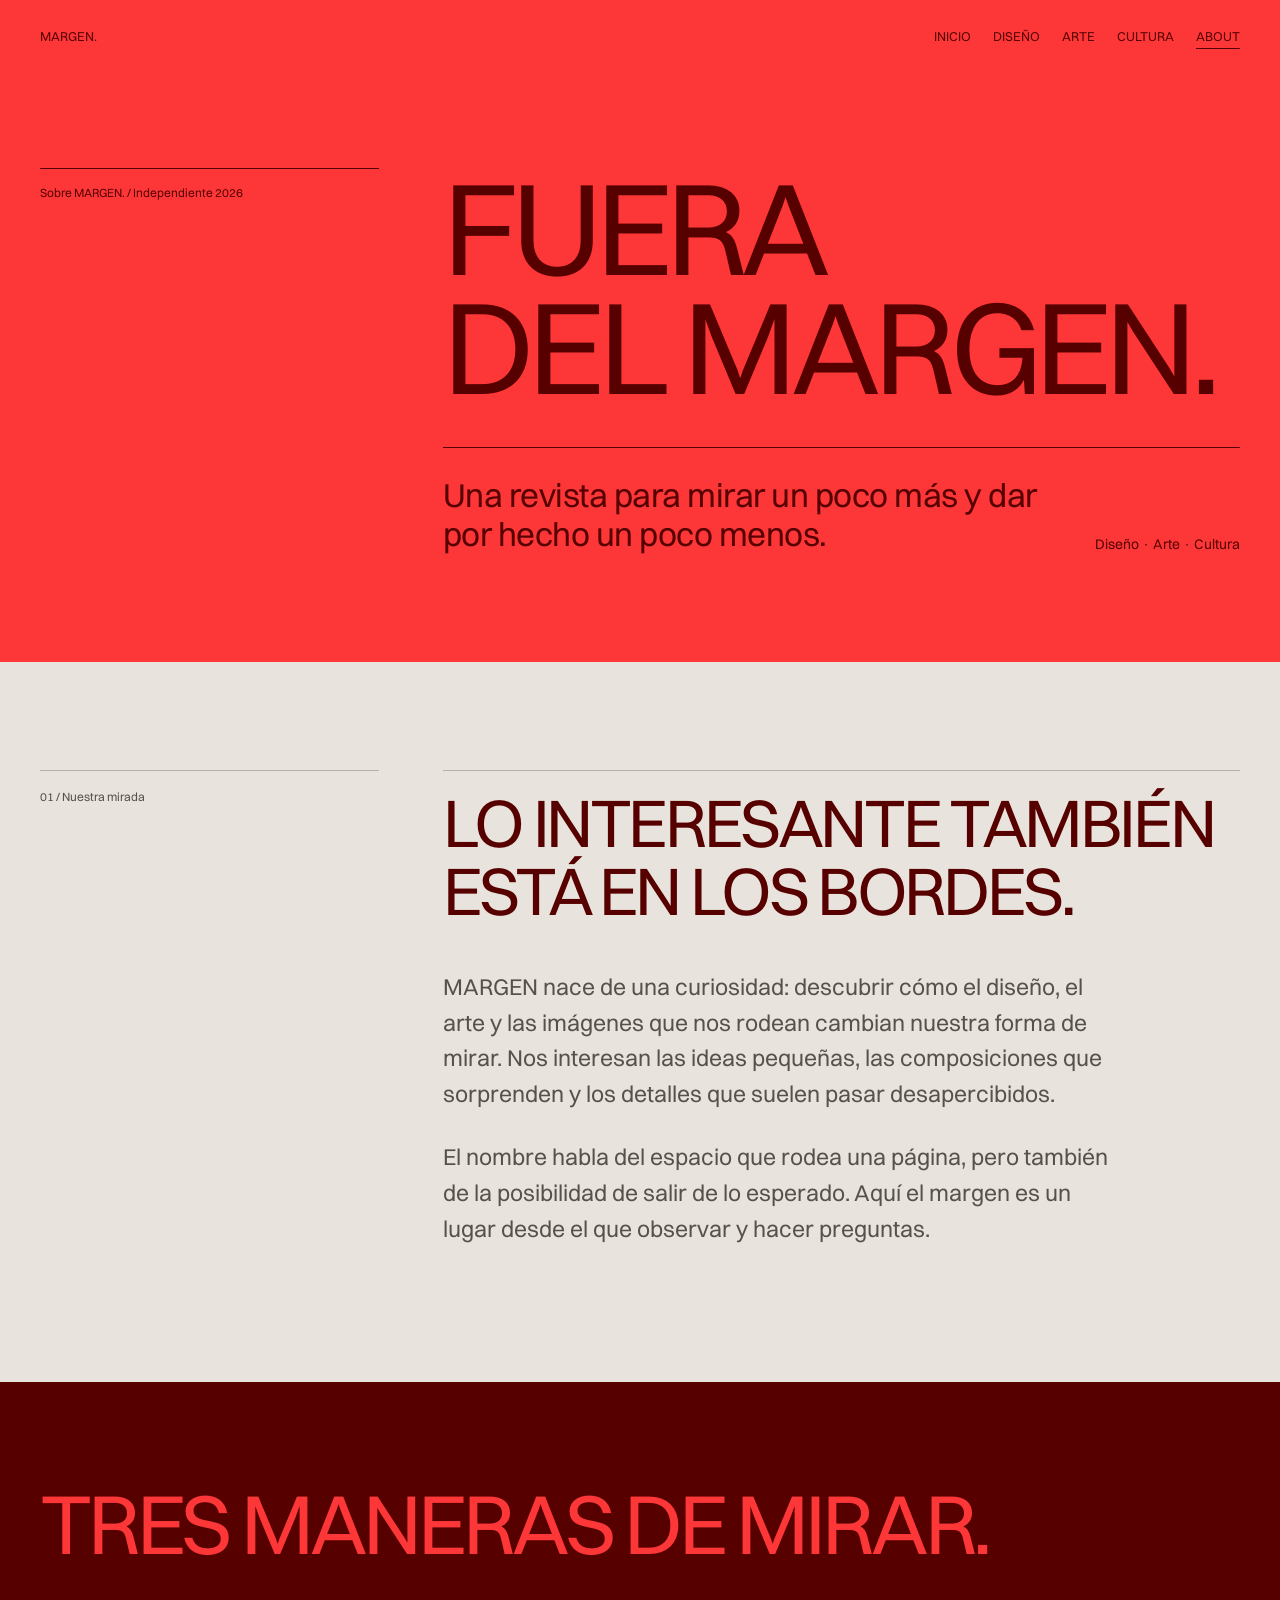
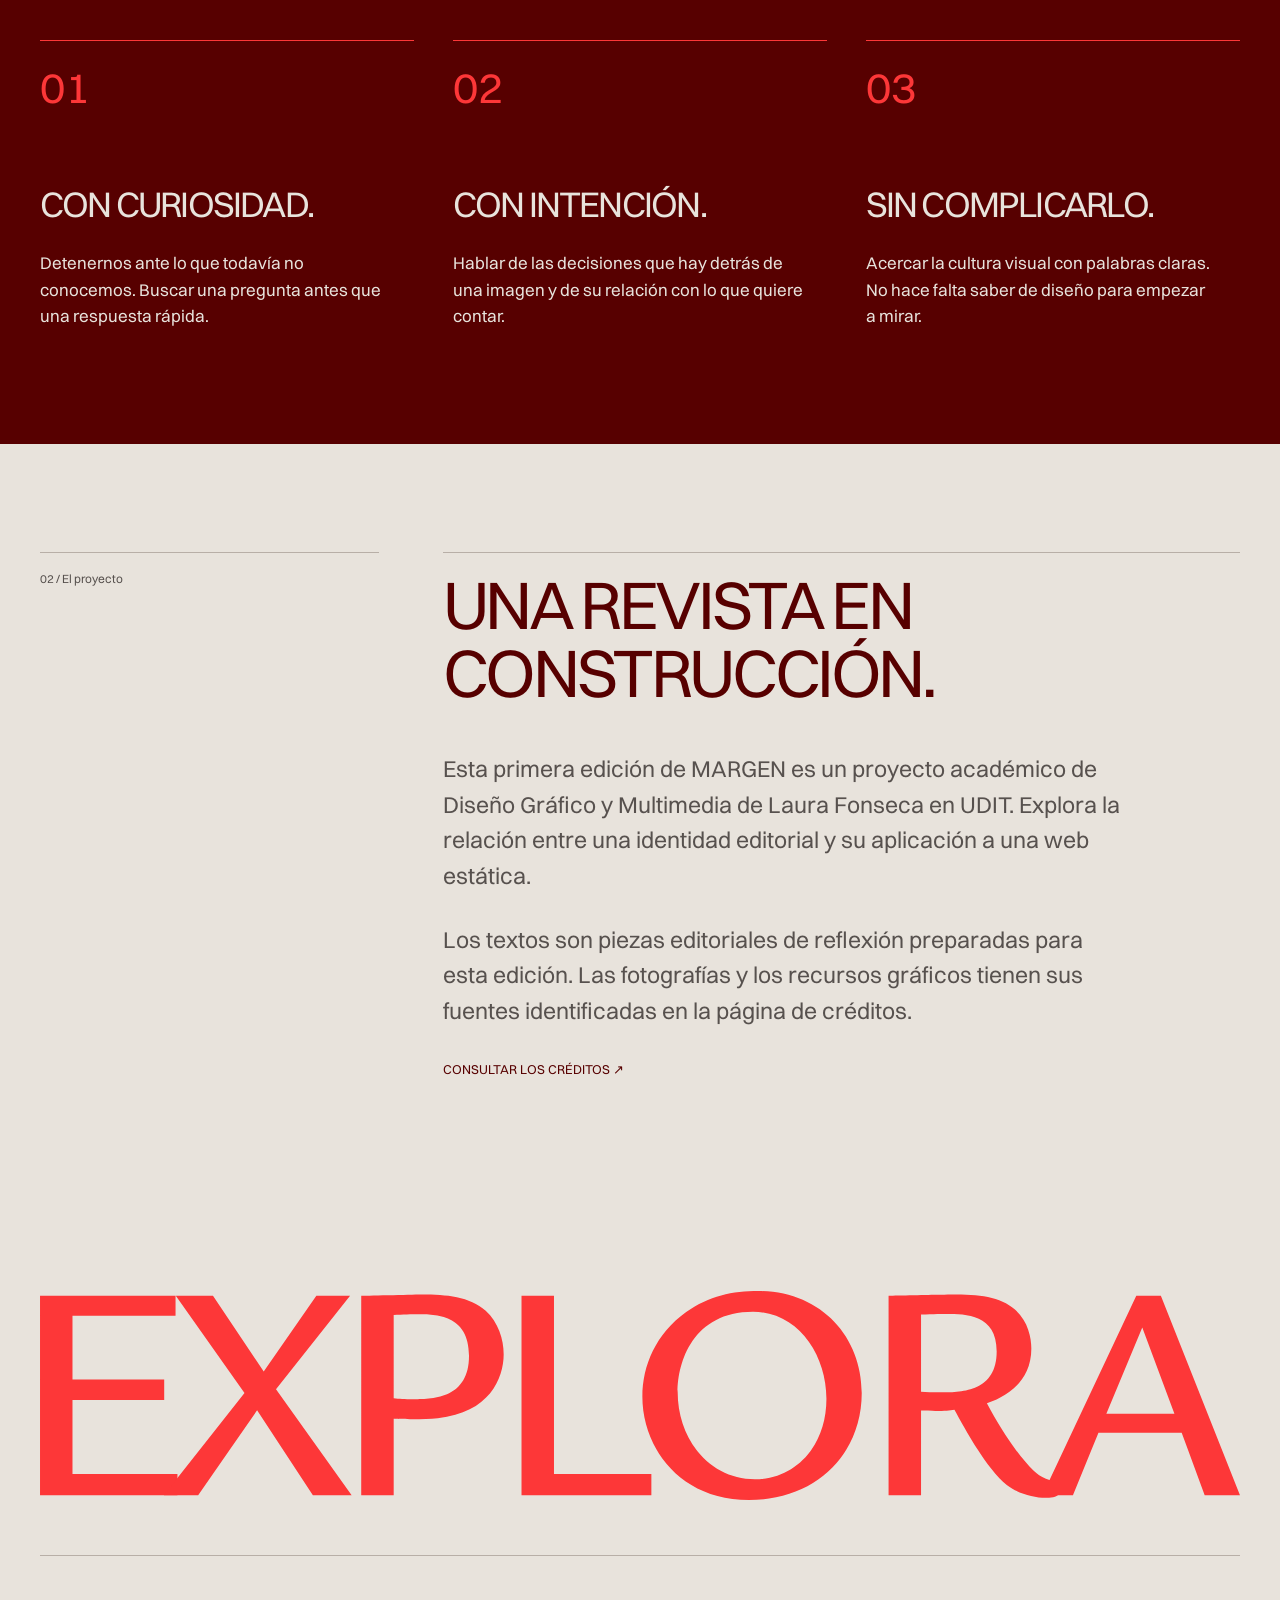
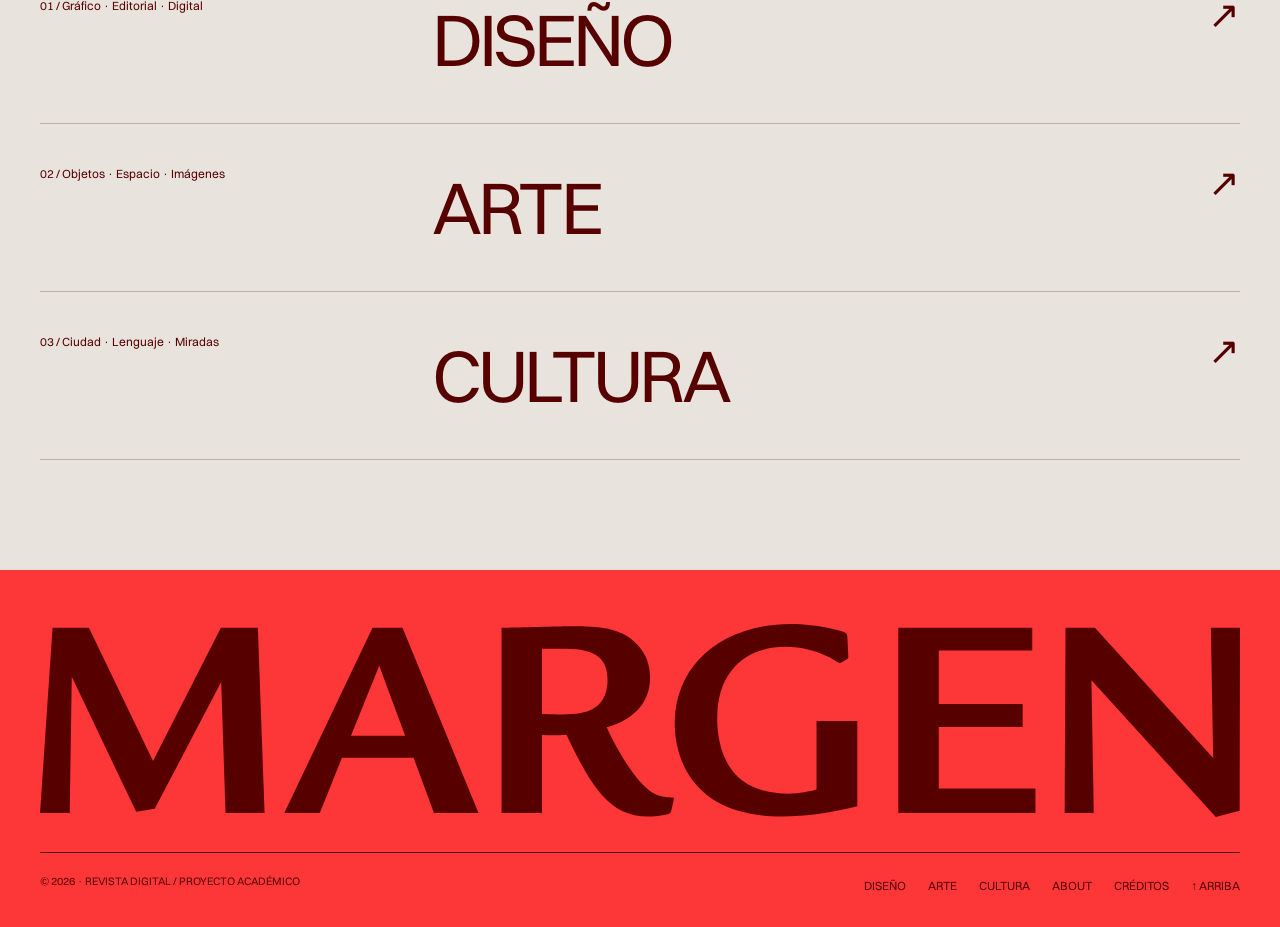
==== commit 4330f5c1: "Unificar Fuera con el título Switzer Regular de About" ====
--- a/about.html
+++ b/about.html
@@ -36,29 +36,18 @@
      About
     </a>
    </nav>
-   <details class="menu-movil">
-    <summary>
-     <span class="menu-abrir">MENÚ</span>
-     <span class="menu-cerrar">CERRAR ×</span>
-    </summary>
-    <nav aria-label="Navegación móvil">
-    <a href="index.html">
-     Inicio
-    </a>
-    <a href="diseno.html">
-     Diseño
-    </a>
-    <a href="arte.html">
-     Arte
-    </a>
-    <a href="cultura.html">
-     Cultura
-    </a>
-    <a aria-current="page" href="about.html">
-     About
-    </a>
+   <input class="menu-toggle" id="menu-toggle" type="checkbox" aria-label="Abrir o cerrar navegación"/>
+   <label class="menu-boton" for="menu-toggle">
+    <span class="menu-abrir">MENÚ</span>
+    <span class="menu-cerrar">CERRAR ×</span>
+   </label>
+   <nav class="menu-movil" aria-label="Navegación móvil">
+    <a href="index.html">Inicio</a>
+    <a href="diseno.html">Diseño</a>
+    <a href="arte.html">Arte</a>
+    <a href="cultura.html">Cultura</a>
+    <a aria-current="page" href="about.html">About</a>
    </nav>
-   </details>
   </header>
   <main id="contenido">
    <section class="cabecera-seccion bloque">
@@ -66,9 +55,7 @@
      Sobre MARGEN. / Independiente 2026
     </p>
     <h1>
-     <em>
-      Fuera
-     </em>
+     Fuera
      <br/>
      del Margen.
     </h1>
--- a/css/style.css
+++ b/css/style.css
@@ -1,3 +1,6 @@
+/* Switzer Light (300) desde Fontshare; los demás pesos son locales. */
+@import url('https://api.fontshare.com/v2/css?f[]=switzer@300&display=swap');
+
 /* MARGEN — estilos compartidos de toda la revista.
    1. Fuentes y base / 2. Navegación / 3. Home / 4. Interiores / 5. Responsive */
 
@@ -66,7 +69,7 @@
   margin: 0;
   background: var(--papel);
   color: var(--texto-suave);
-  font-weight: 400;
+  font-weight: 300;
   font-family: 'Switzer', Arial, sans-serif;
   font-size: 17px;
   line-height: 1.4;
@@ -77,9 +80,23 @@
   margin: 0;
 }
 
+/* Todos los títulos usan Switzer Regular, mayúsculas y -5 % de tracking. */
 h1, h2, h3 {
-  font-weight: 500;
+  font-family: 'Switzer', Arial, sans-serif;
+  font-weight: 400;
+  font-style: normal;
+  letter-spacing: -.05em;
+  text-transform: uppercase;
   line-height: .98;
+}
+
+/* Textos de lectura, pies y notas: Switzer Light y tracking 0.
+   Respetamos las mayúsculas iniciales y los nombres propios del HTML. */
+p, li, figcaption, blockquote {
+  font-family: 'Switzer', Arial, sans-serif;
+  font-weight: 300;
+  letter-spacing: 0;
+  text-transform: none;
 }
 
 h2 {
@@ -131,13 +148,24 @@
   padding: 76px var(--margen);
 }
 
-.etiqueta, .enlace, .boton, nav, .marca {
+.enlace, .boton, nav, .marca {
   text-transform: uppercase;
 }
 
 .etiqueta {
+  font-family: 'Switzer', Arial, sans-serif;
   font-size: 14px;
+  font-weight: 300;
+  letter-spacing: 0;
+  text-transform: none;
   color: var(--texto-suave);
+}
+
+/* Si una etiqueta es un título, conserva las mayúsculas de los títulos. */
+h1.etiqueta, h2.etiqueta, h3.etiqueta {
+  font-weight: 400;
+  letter-spacing: -.05em;
+  text-transform: uppercase;
 }
 
 /* Sobre rojo se conserva el granate para mantener un buen contraste. */
@@ -198,7 +226,7 @@
 }
 
 /* El menú desplegable solo aparece en pantallas pequeñas. */
-.menu-movil {
+.menu-movil, .menu-boton, .menu-toggle {
   display: none;
 }
 
@@ -227,8 +255,10 @@
 }
 
 .marca {
-  font-size: 18px;
+  font-family: 'Switzer', Arial, sans-serif;
+  font-size: 13px;
   font-weight: 400;
+  letter-spacing: 0;
 }
 
 nav {
@@ -312,7 +342,8 @@
   font-size: clamp(24px, 2.5vw, 42px);
   font-weight: 400;
   line-height: 1.03;
-  letter-spacing: -.025em;
+  letter-spacing: -.05em;
+  text-transform: uppercase;
   text-align: right;
 }
 
@@ -335,7 +366,7 @@
   margin-top: 52px;
   font-size: clamp(43px, 4.8vw, 82px);
   line-height: .99;
-  letter-spacing: -.035em;
+  letter-spacing: -.05em;
   color: var(--tinta);
 }
 
@@ -375,7 +406,7 @@
   border-top: 1px solid var(--granate);
   text-transform: uppercase;
   line-height: .98;
-  letter-spacing: -.025em;
+  letter-spacing: -.05em;
 }
 
 .subtitulo {
@@ -451,8 +482,8 @@
   color: var(--tinta);
   font-size: clamp(28px, 2.4vw, 38px);
   line-height: 1.07;
-  letter-spacing: -.025em;
-  text-transform: none;
+  letter-spacing: -.05em;
+  text-transform: uppercase;
 }
 
 .tarjeta > p:not(.etiqueta) {
@@ -514,7 +545,10 @@
 }
 
 .nombre-categoria {
+  font-family: 'Switzer', Arial, sans-serif;
   font-size: clamp(48px, 5.76vw, 100px);
+  font-weight: 400;
+  letter-spacing: -.05em;
   text-transform: uppercase;
   transition: transform .3s ease;
 }
@@ -542,6 +576,13 @@
   color: var(--rojo);
   font-size: clamp(30px, 3.4vw, 60px);
   font-weight: 400;
+  letter-spacing: -.05em;
+  text-transform: uppercase;
+}
+
+.cita p {
+  font-weight: 400;
+  letter-spacing: inherit;
   text-transform: uppercase;
 }
 
@@ -617,7 +658,7 @@
   margin: 0;
   font-size: clamp(65px, 7.1vw, 125px);
   line-height: .93;
-  letter-spacing: -.04em;
+  letter-spacing: -.05em;
 }
 
 em {
@@ -625,14 +666,13 @@
 }
 
 /* «Fuera» utiliza ITC Legacy Sans Std Medium Italic.
-   Para verlo en todos los dispositivos hace falta añadir la fuente web con licencia. */
-.manifiesto h2 em,
-.cabecera-seccion h1 em {
+   Hace falta el archivo de la fuente para verla correctamente en otros dispositivos. */
+.manifiesto h2 em {
   font-family: 'ITC Legacy Sans Std', 'ITC Legacy Sans', 'Switzer', Arial, sans-serif;
   font-size: 133px;
   font-weight: 500;
   font-style: italic;
-  letter-spacing: -0.05em;
+  letter-spacing: -.05em;
   line-height: .9;
 }
 
@@ -760,7 +800,7 @@
   color: var(--granate);
   font-size: clamp(52px, 6.6vw, 108px);
   line-height: .93;
-  letter-spacing: -.04em;
+  letter-spacing: -.05em;
   overflow-wrap: break-word;
 }
 
@@ -870,7 +910,7 @@
   color: var(--granate);
   font-size: 72px;
   line-height: .76;
-  font-weight: 500;
+  font-weight: 400;
 }
 
 .lectura-articulo > section {
@@ -902,7 +942,7 @@
   color: var(--tinta);
   font-size: clamp(28px, 2.7vw, 35px);
   line-height: 1.13;
-  letter-spacing: -.025em;
+  letter-spacing: -.05em;
 }
 
 .lectura-articulo p {
@@ -955,7 +995,8 @@
   color: var(--texto-suave);
   font-size: 11px;
   line-height: 1.5;
-  text-transform: uppercase;
+  text-transform: none;
+  letter-spacing: 0;
   flex-wrap: wrap;
 }
 
@@ -1009,7 +1050,7 @@
   margin-bottom: 44px;
   font-size: clamp(48px, 5.3vw, 88px);
   line-height: 1;
-  letter-spacing: -.035em;
+  letter-spacing: -.05em;
 }
 
 .sobre-grid p:not(.etiqueta) {
@@ -1030,7 +1071,7 @@
   margin-bottom: 75px;
   color: var(--rojo);
   font-size: clamp(54px, 6.6vw, 110px);
-  letter-spacing: -.035em;
+  letter-spacing: -.05em;
 }
 
 .principios .rejilla {
@@ -1279,8 +1320,7 @@
     margin-top: 70px;
   }
 
-  .manifiesto h2 em,
-  .cabecera-seccion h1 em {
+  .manifiesto h2 em {
     font-size: clamp(64px, 16vw, 100px);
   }
 
@@ -1586,7 +1626,7 @@
 
 }
 
-/* MENÚ MÓVIL / Solo HTML y CSS (details y summary). */
+/* MENÚ MÓVIL: un checkbox permite abrirlo sin JavaScript. */
 @media (max-width: 700px) {
   :root {
     --alto-menu: 72px;
@@ -1599,23 +1639,28 @@
     gap: 12px;
   }
 
-  /* Ocultamos únicamente el menú de escritorio. */
-  .cabecera > nav {
+  .cabecera > nav:not(.menu-movil) {
     display: none;
   }
 
-  .menu-movil {
+  /* El interruptor sigue accesible con teclado, pero no se ve. */
+  .menu-toggle {
     display: block;
+    position: absolute;
+    width: 1px;
+    height: 1px;
+    overflow: hidden;
+    clip-path: inset(50%);
+  }
+
+  .menu-boton {
+    display: block;
+    position: relative;
+    z-index: 130;
     margin-left: auto;
+    padding: 16px 0;
+    cursor: pointer;
     color: var(--granate);
-  }
-
-  .menu-movil summary {
-    position: relative;
-    z-index: 2;
-    padding: 16px 0;
-    list-style: none;
-    cursor: pointer;
     font-size: 13px;
     font-weight: 400;
     letter-spacing: -.05em;
@@ -1623,54 +1668,40 @@
     text-transform: uppercase;
   }
 
-  .menu-movil summary::-webkit-details-marker {
+  .menu-toggle:focus-visible + .menu-boton {
+    outline: 2px solid var(--granate);
+    outline-offset: 4px;
+  }
+
+  .menu-cerrar {
     display: none;
   }
 
-  .menu-movil .menu-cerrar {
-    display: none;
-  }
-
-  /* Al abrirlo, el rojo ocupa toda la pantalla. */
-  .menu-movil[open] {
+  /* El menú sigue presente cuando está cerrado; así se reinicia
+     la transición de las letras cada vez que volvemos a abrirlo. */
+  .cabecera > nav.menu-movil {
+    display: flex;
     position: fixed;
     inset: 0;
     z-index: 120;
-    width: 100%;
-    height: 100vh;
-    height: 100dvh;
-    margin: 0;
-    overflow-y: auto;
-    background: var(--rojo);
-  }
-
-  .menu-movil[open] summary {
-    position: absolute;
-    top: 16px;
-    right: var(--margen);
-  }
-
-  .menu-movil[open] .menu-abrir {
-    display: none;
-  }
-
-  .menu-movil[open] .menu-cerrar {
-    display: inline;
-  }
-
-  .menu-movil nav {
-    display: flex;
     flex-direction: column;
     justify-content: center;
     align-items: center;
     flex-wrap: nowrap;
     gap: 0;
     width: 100%;
-    min-height: 100%;
+    height: 100vh;
+    height: 100dvh;
     padding: 90px 18px 70px;
-  }
-
-  .menu-movil nav a {
+    overflow-y: auto;
+    background: var(--rojo);
+    opacity: 0;
+    visibility: hidden;
+    pointer-events: none;
+    transition: opacity .3s ease, visibility .3s ease;
+  }
+
+  .menu-movil a {
     display: block;
     padding: 5px 0;
     font-family: 'Switzer', Arial, sans-serif;
@@ -1680,18 +1711,63 @@
     letter-spacing: -.05em;
     text-align: center;
     text-transform: uppercase;
-  }
-
-  /* En este menú grande no hace falta subrayado. */
-  .menu-movil nav a::after {
+    opacity: 0;
+    transform: translateY(22px);
+    transition: opacity .55s ease, transform .55s ease, color .22s ease;
+  }
+
+  .menu-toggle:checked ~ .menu-movil {
+    opacity: 1;
+    visibility: visible;
+    pointer-events: auto;
+  }
+
+  .menu-toggle:checked ~ .menu-movil a {
+    opacity: 1;
+    transform: translateY(0);
+  }
+
+  /* Entrada escalonada, desde la primera apertura y en las siguientes. */
+  .menu-toggle:checked ~ .menu-movil a:nth-child(1) { transition-delay: .06s; }
+  .menu-toggle:checked ~ .menu-movil a:nth-child(2) { transition-delay: .12s; }
+  .menu-toggle:checked ~ .menu-movil a:nth-child(3) { transition-delay: .18s; }
+  .menu-toggle:checked ~ .menu-movil a:nth-child(4) { transition-delay: .24s; }
+  .menu-toggle:checked ~ .menu-movil a:nth-child(5) { transition-delay: .30s; }
+
+  .menu-toggle:checked + .menu-boton {
+    position: fixed;
+    top: 16px;
+    right: var(--margen);
+    margin: 0;
+  }
+
+  .menu-toggle:checked + .menu-boton .menu-abrir {
     display: none;
   }
 
-  body:has(.menu-movil[open]) {
+  .menu-toggle:checked + .menu-boton .menu-cerrar {
+    display: inline;
+  }
+
+  .menu-movil a:hover,
+  .menu-movil a:focus-visible,
+  .menu-movil a:active {
+    color: var(--papel);
+  }
+
+  .menu-boton:hover {
+    opacity: .65;
+  }
+
+  .menu-movil a::after {
+    display: none;
+  }
+
+  body:has(.menu-toggle:checked) {
     overflow: hidden;
   }
 
-  body:has(.menu-movil[open]) .cabecera .marca {
+  body:has(.menu-toggle:checked) .cabecera .marca {
     visibility: hidden;
   }
 }
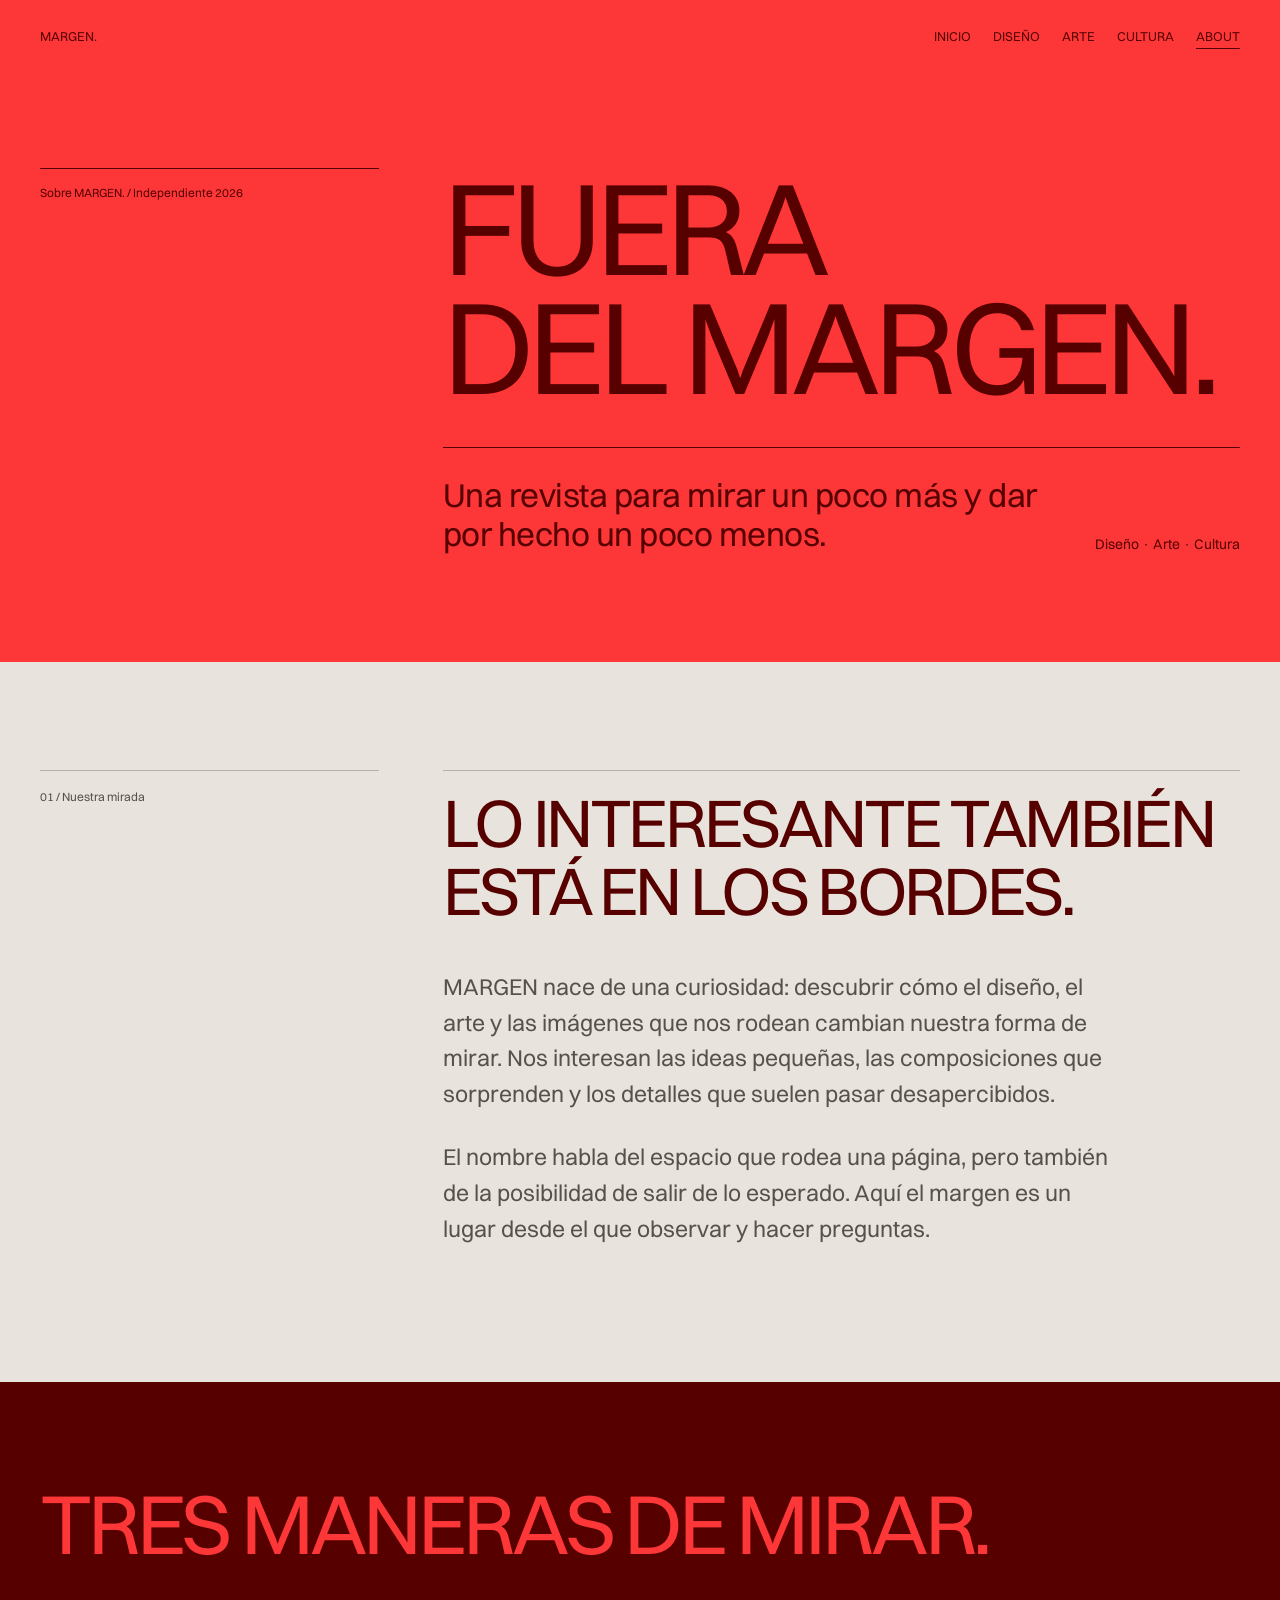
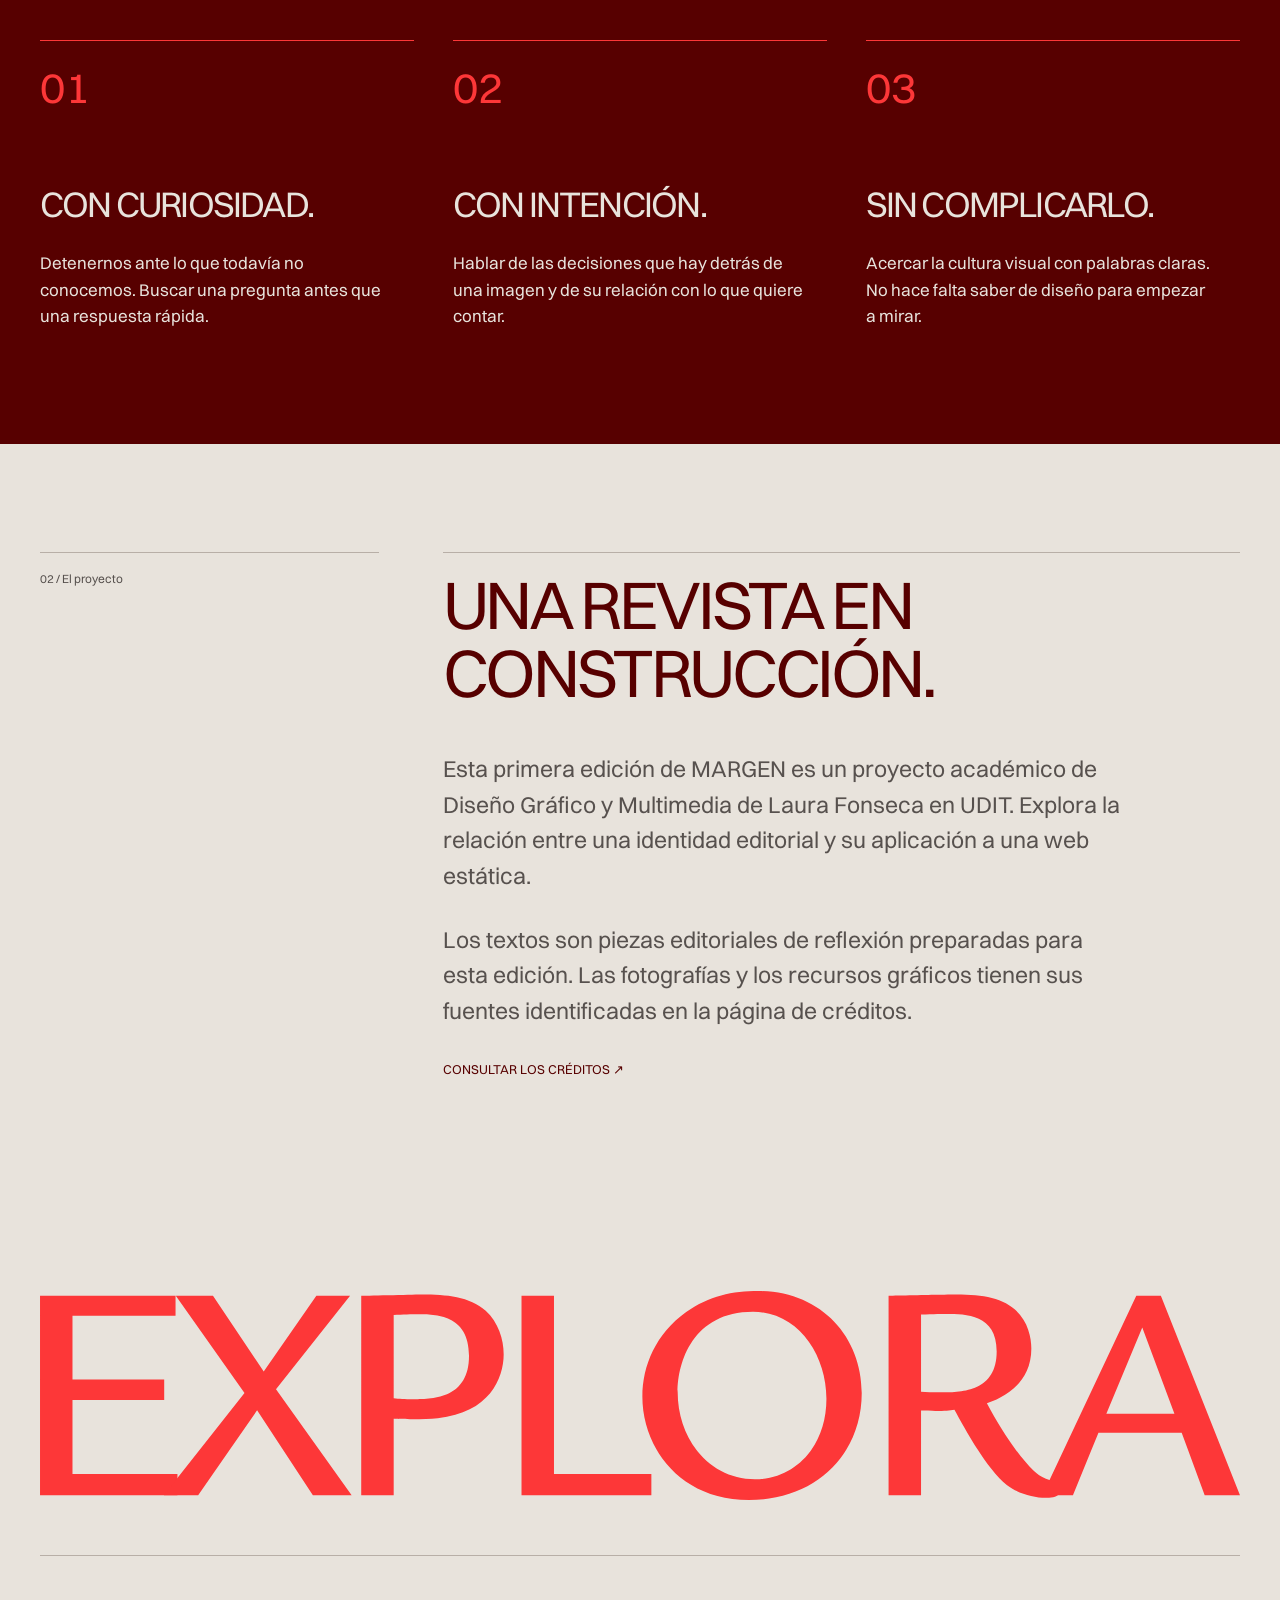
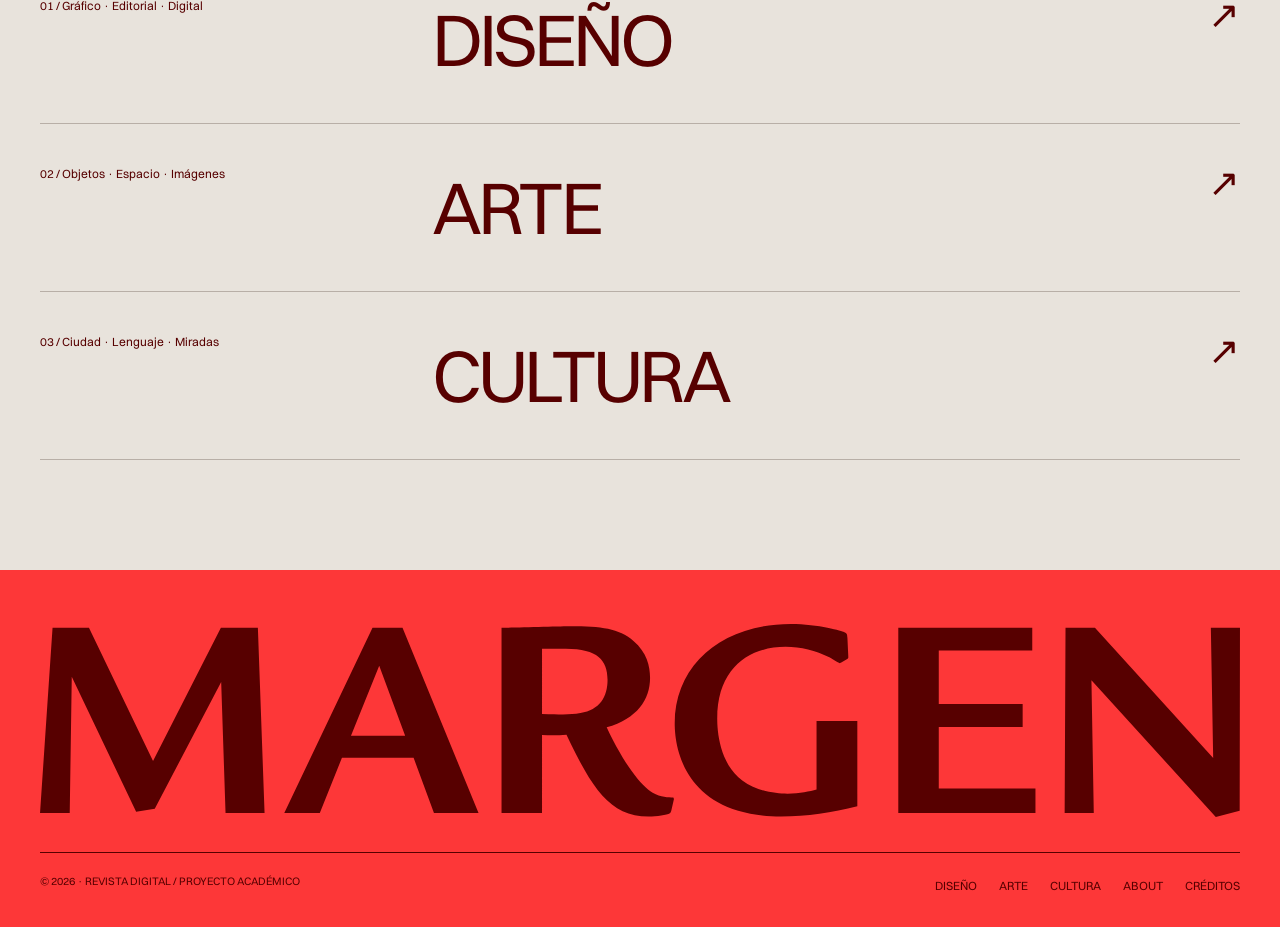
==== commit 4ada4688: "Eliminar enlace Arriba del footer" ====
--- a/about.html
+++ b/about.html
@@ -206,9 +206,6 @@
      <a href="creditos.html">
       Créditos
      </a>
-     <a href="#arriba">
-      ↑ Arriba
-     </a>
     </nav>
    </div>
   </footer>
--- a/css/style.css
+++ b/css/style.css
@@ -674,6 +674,7 @@
   font-style: italic;
   letter-spacing: -.05em;
   line-height: .9;
+  text-transform: none;
 }
 
 .entradilla {
@@ -1330,6 +1331,11 @@
 
   .pie-inferior {
     gap: 20px;
+  }
+
+  /* En móvil el pie conserva el logo y el copyright, sin repetir el menú. */
+  .pie nav {
+    display: none;
   }
 
   .cabecera-seccion h1 {
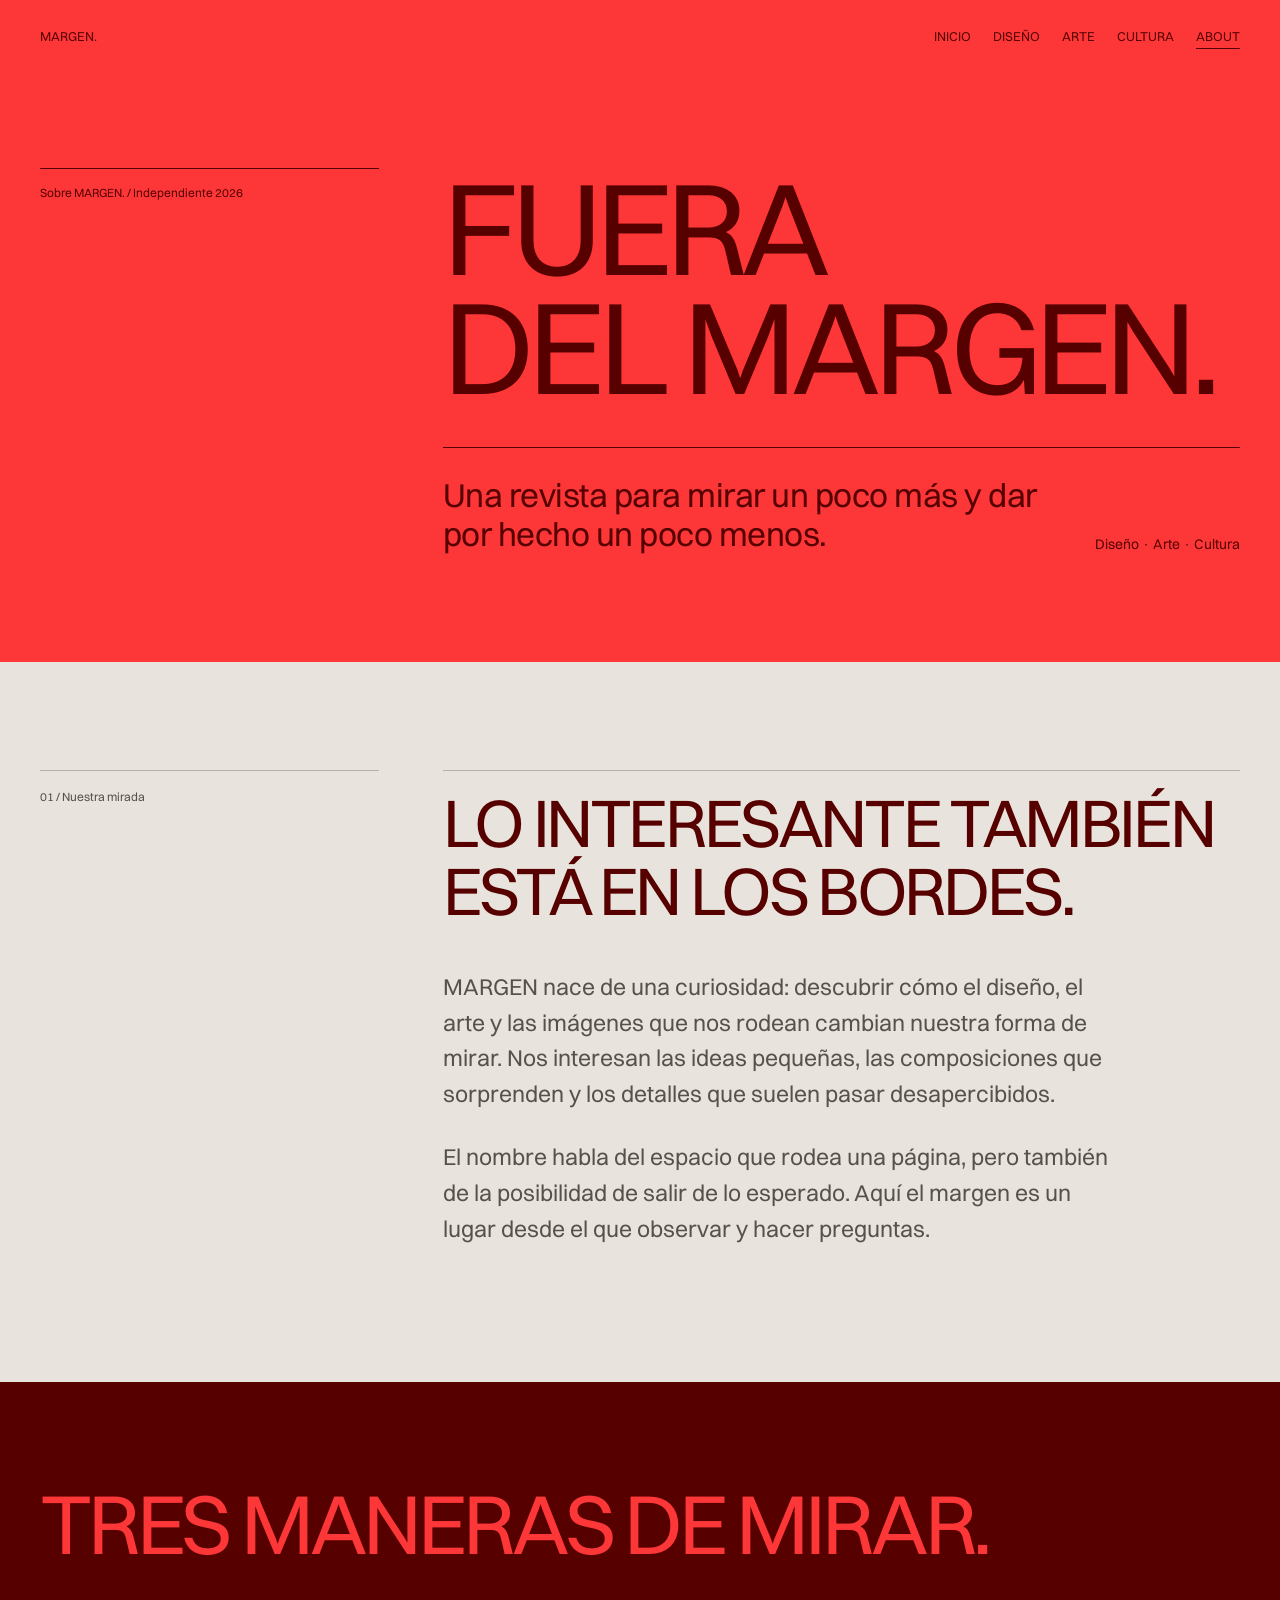
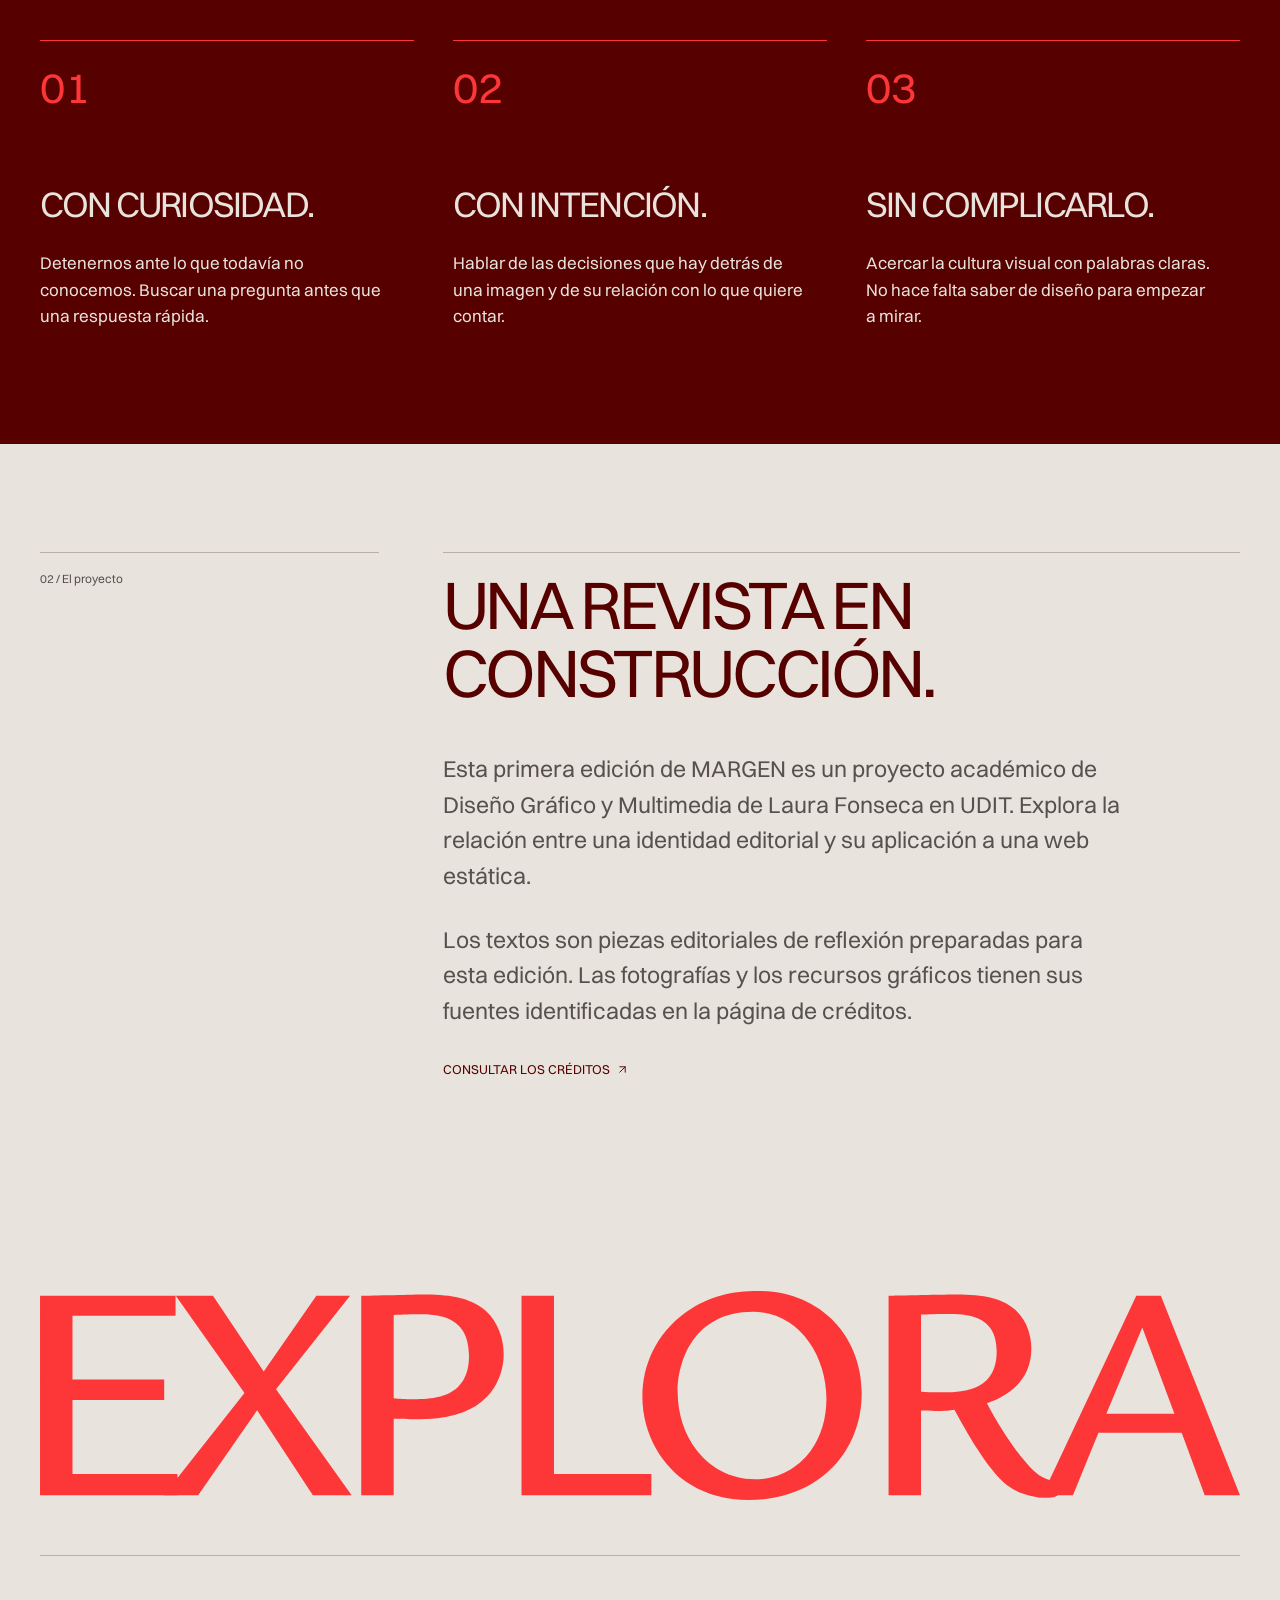
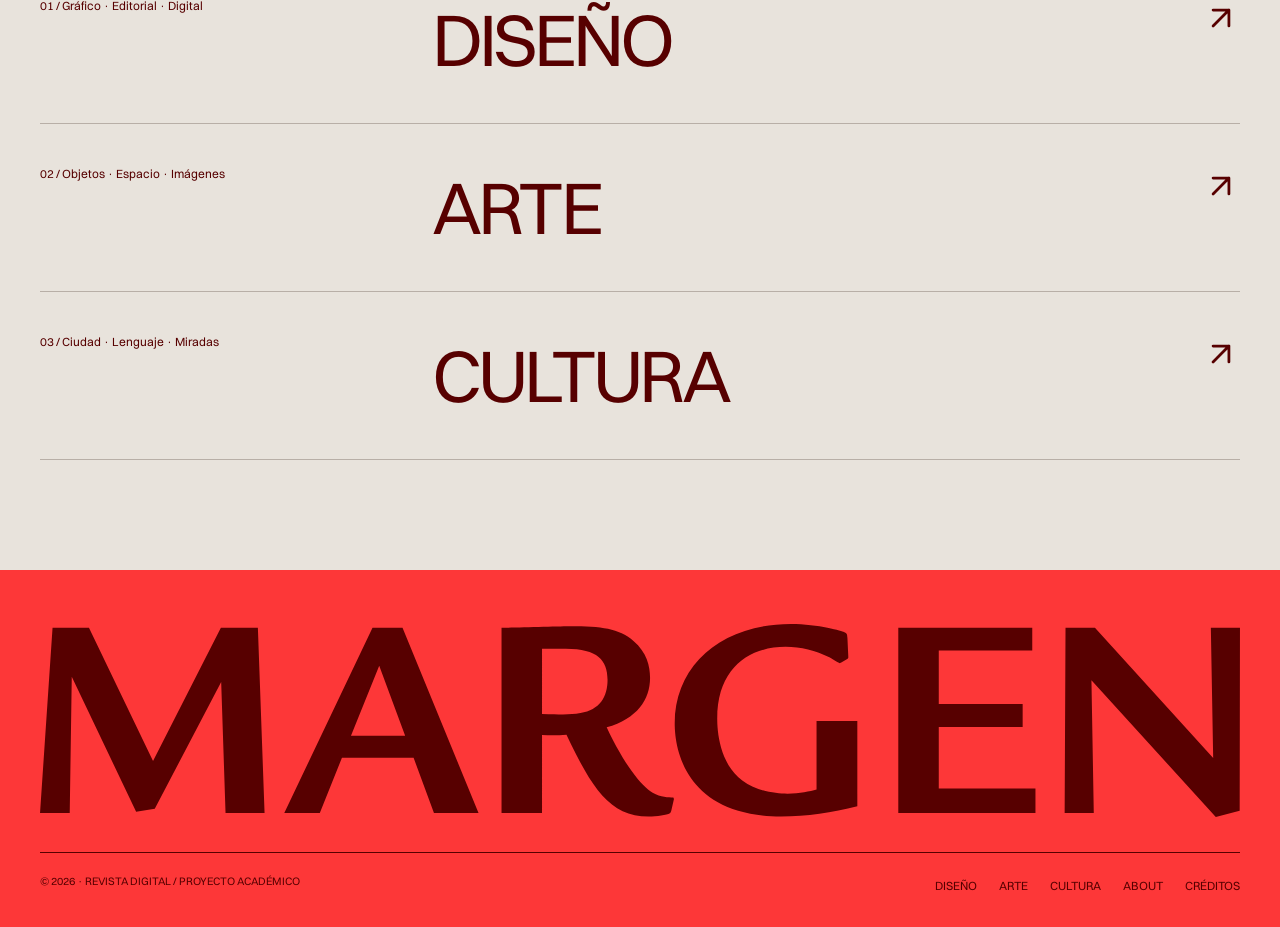
==== commit c939cf36: "Sustituir iconos Unicode por SVG compatibles con móvil" ====
--- a/about.html
+++ b/about.html
@@ -39,7 +39,7 @@
    <input class="menu-toggle" id="menu-toggle" type="checkbox" aria-label="Abrir o cerrar navegación"/>
    <label class="menu-boton" for="menu-toggle">
     <span class="menu-abrir">MENÚ</span>
-    <span class="menu-cerrar">CERRAR ×</span>
+    <span class="menu-cerrar">CERRAR <svg class="icono" viewBox="0 0 24 24" fill="none" stroke="currentColor" stroke-width="1.75" stroke-linecap="round" stroke-linejoin="round" aria-hidden="true" focusable="false"><path d="M18 6 6 18M6 6l12 12"/></svg></span>
    </label>
    <nav class="menu-movil" aria-label="Navegación móvil">
     <a href="index.html">Inicio</a>
@@ -139,7 +139,7 @@
       Los textos son piezas editoriales de reflexión preparadas para esta edición. Las fotografías y los recursos gráficos tienen sus fuentes identificadas en la página de créditos.
      </p>
      <a class="enlace" href="creditos.html">
-      Consultar los créditos ↗
+      Consultar los créditos <svg class="icono" viewBox="0 0 24 24" fill="none" stroke="currentColor" stroke-width="1.75" stroke-linecap="round" stroke-linejoin="round" aria-hidden="true" focusable="false"><path d="M7 17 17 7M7 7h10v10"/></svg>
      </a>
     </div>
    </section>
@@ -155,7 +155,7 @@
       Diseño
      </span>
      <span aria-hidden="true" class="flecha">
-      ↗
+      <svg class="icono" viewBox="0 0 24 24" fill="none" stroke="currentColor" stroke-width="1.75" stroke-linecap="round" stroke-linejoin="round" aria-hidden="true" focusable="false"><path d="M7 17 17 7M7 7h10v10"/></svg>
      </span>
     </a>
     <a class="fila-categoria" href="arte.html">
@@ -166,7 +166,7 @@
       Arte
      </span>
      <span aria-hidden="true" class="flecha">
-      ↗
+      <svg class="icono" viewBox="0 0 24 24" fill="none" stroke="currentColor" stroke-width="1.75" stroke-linecap="round" stroke-linejoin="round" aria-hidden="true" focusable="false"><path d="M7 17 17 7M7 7h10v10"/></svg>
      </span>
     </a>
     <a class="fila-categoria" href="cultura.html">
@@ -177,7 +177,7 @@
       Cultura
      </span>
      <span aria-hidden="true" class="flecha">
-      ↗
+      <svg class="icono" viewBox="0 0 24 24" fill="none" stroke="currentColor" stroke-width="1.75" stroke-linecap="round" stroke-linejoin="round" aria-hidden="true" focusable="false"><path d="M7 17 17 7M7 7h10v10"/></svg>
      </span>
     </a>
    </section>
--- a/css/style.css
+++ b/css/style.css
@@ -223,6 +223,33 @@
 .boton:focus-visible::after, .enlace:focus-visible::after,
 .cabecera nav a[aria-current='page']::after {
   transform: scaleX(1);
+}
+
+/* Iconos SVG: mismo dibujo en todos los sistemas y navegadores. */
+.icono {
+  display: inline-block;
+  width: 1em;
+  height: 1em;
+  flex-shrink: 0;
+  vertical-align: -.12em;
+}
+
+.boton, .enlace {
+  gap: 6px;
+}
+
+.flecha .icono {
+  vertical-align: middle;
+}
+
+.cita .icono {
+  width: .8em;
+  height: .8em;
+  vertical-align: -.04em;
+}
+
+.menu-cerrar .icono {
+  vertical-align: -.12em;
 }
 
 /* El menú desplegable solo aparece en pantallas pequeñas. */
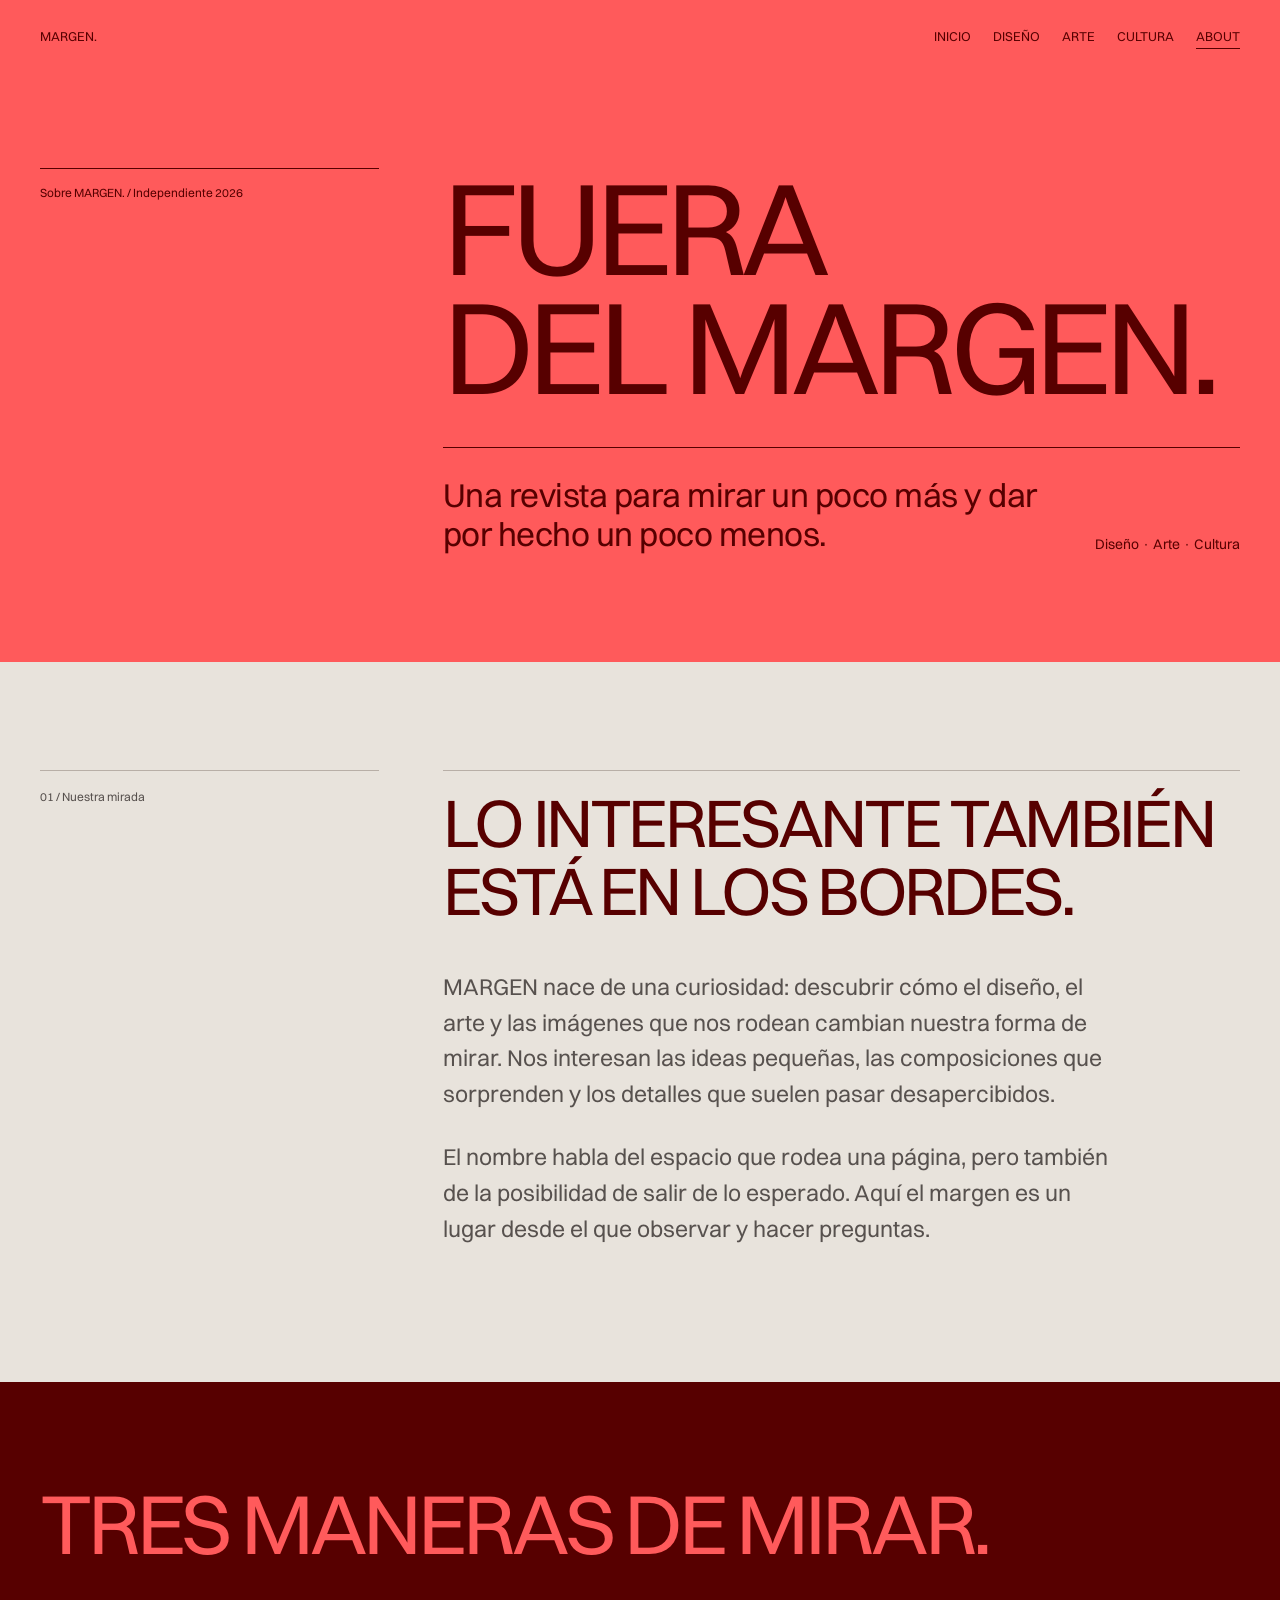
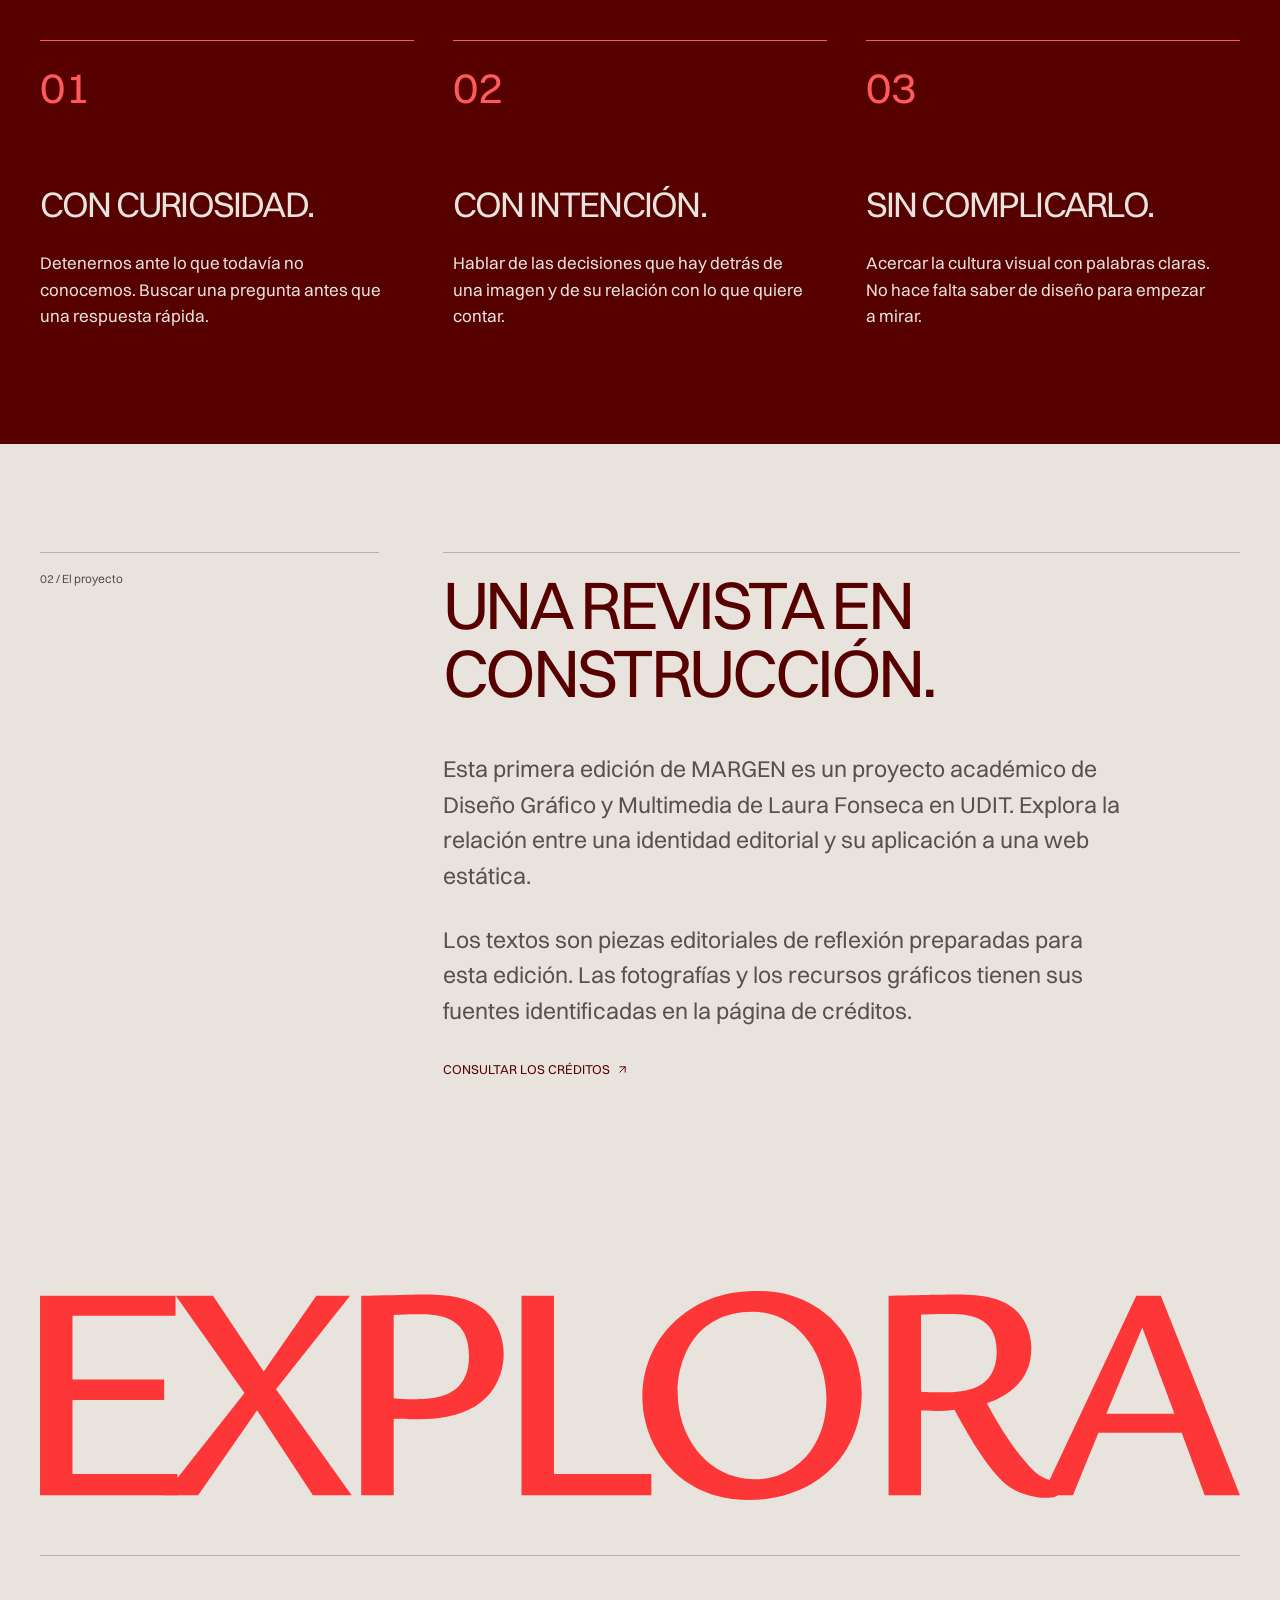
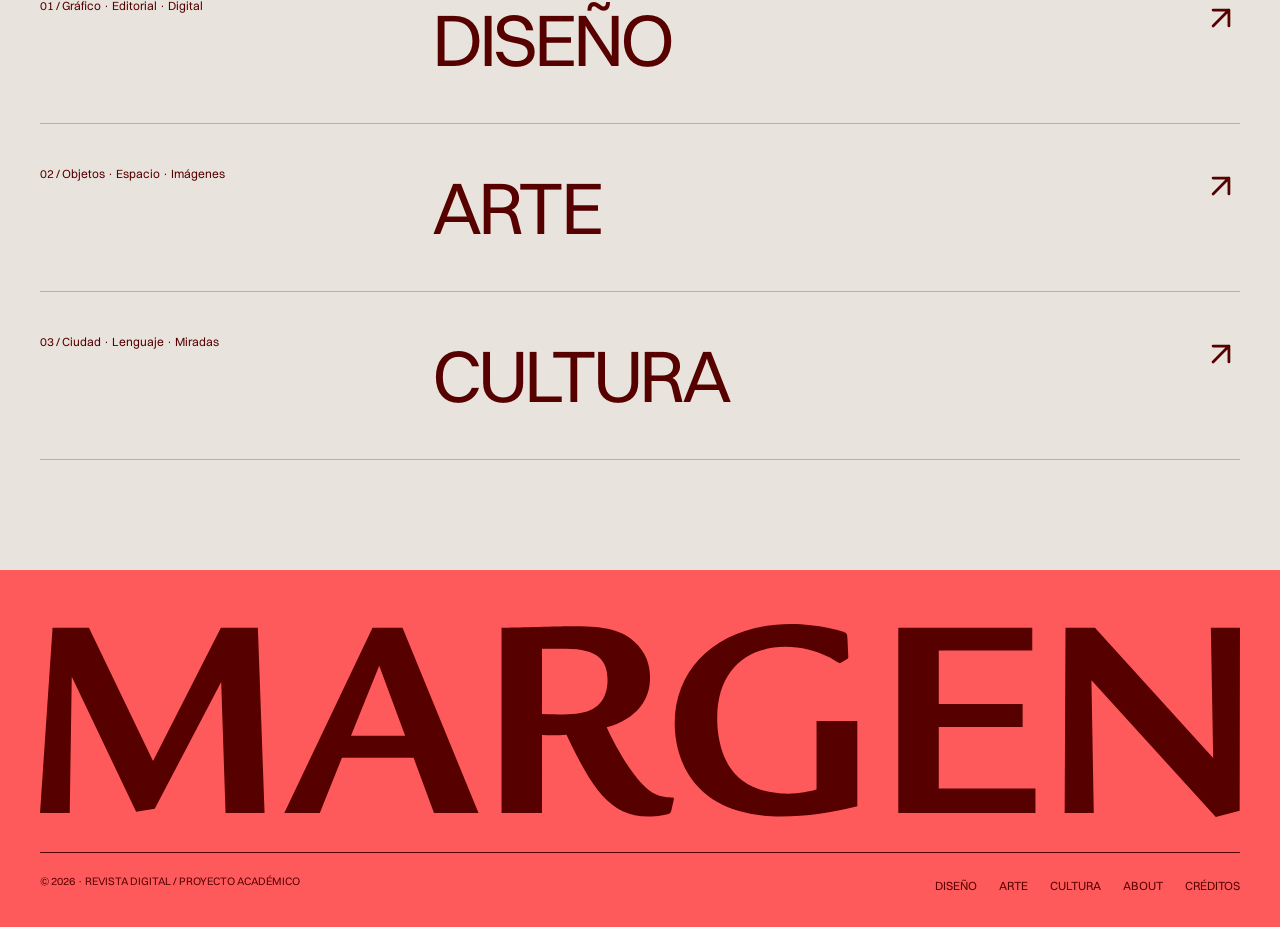
==== commit 7918fe3a: "Actualizar color rojo de MARGEN a #FF5A5B" ====
--- a/about.html
+++ b/about.html
@@ -4,7 +4,7 @@
   <meta charset="utf-8"/>
   <meta content="width=device-width, initial-scale=1.0" name="viewport"/>
   <meta content="Una revista independiente de diseño, arte y cultura visual. Conoce la mirada de MARGEN." name="description"/>
-  <meta content="#fd3738" name="theme-color"/>
+  <meta content="#ff5a5b" name="theme-color"/>
   <title>
    Sobre la revista · MARGEN.
   </title>
--- a/css/style.css
+++ b/css/style.css
@@ -45,8 +45,18 @@
   font-display: swap;
 }
 
+/* Alternativa itálica local para «Fuera»: Safari no tiene que inventar
+   una cursiva de peso 500 si ITC Legacy no está instalada. */
+@font-face {
+  font-family: 'Margen Fuera Fallback';
+  src: url('../assets/fonts/Switzer-400Italic.woff2') format('woff2');
+  font-weight: 500;
+  font-style: italic;
+  font-display: swap;
+}
+
 :root {
-  --rojo: #fd3738;
+  --rojo: #ff5a5b;
   --granate: #570000;
   --papel: #e8e3dc;
   --tinta: #292423;
@@ -692,16 +702,21 @@
   font-weight: 400;
 }
 
-/* «Fuera» utiliza ITC Legacy Sans Std Medium Italic.
-   Hace falta el archivo de la fuente para verla correctamente en otros dispositivos. */
+/* La fuente ITC Legacy Sans Std Medium Italic se mantiene como primera
+   opción. Si no está instalada, usamos una cursiva LOCAL y explícita
+   para evitar las sustituciones inconsistentes de Safari. */
 .manifiesto h2 em {
-  font-family: 'ITC Legacy Sans Std', 'ITC Legacy Sans', 'Switzer', Arial, sans-serif;
+  display: inline-block;
+  font-family: 'ITC Legacy Sans Std', 'ITC Legacy Sans',
+    'Margen Fuera Fallback', 'Switzer', sans-serif;
   font-size: 133px;
   font-weight: 500;
   font-style: italic;
+  font-synthesis: none;
   letter-spacing: -.05em;
   line-height: .9;
   text-transform: none;
+  white-space: nowrap;
 }
 
 .entradilla {
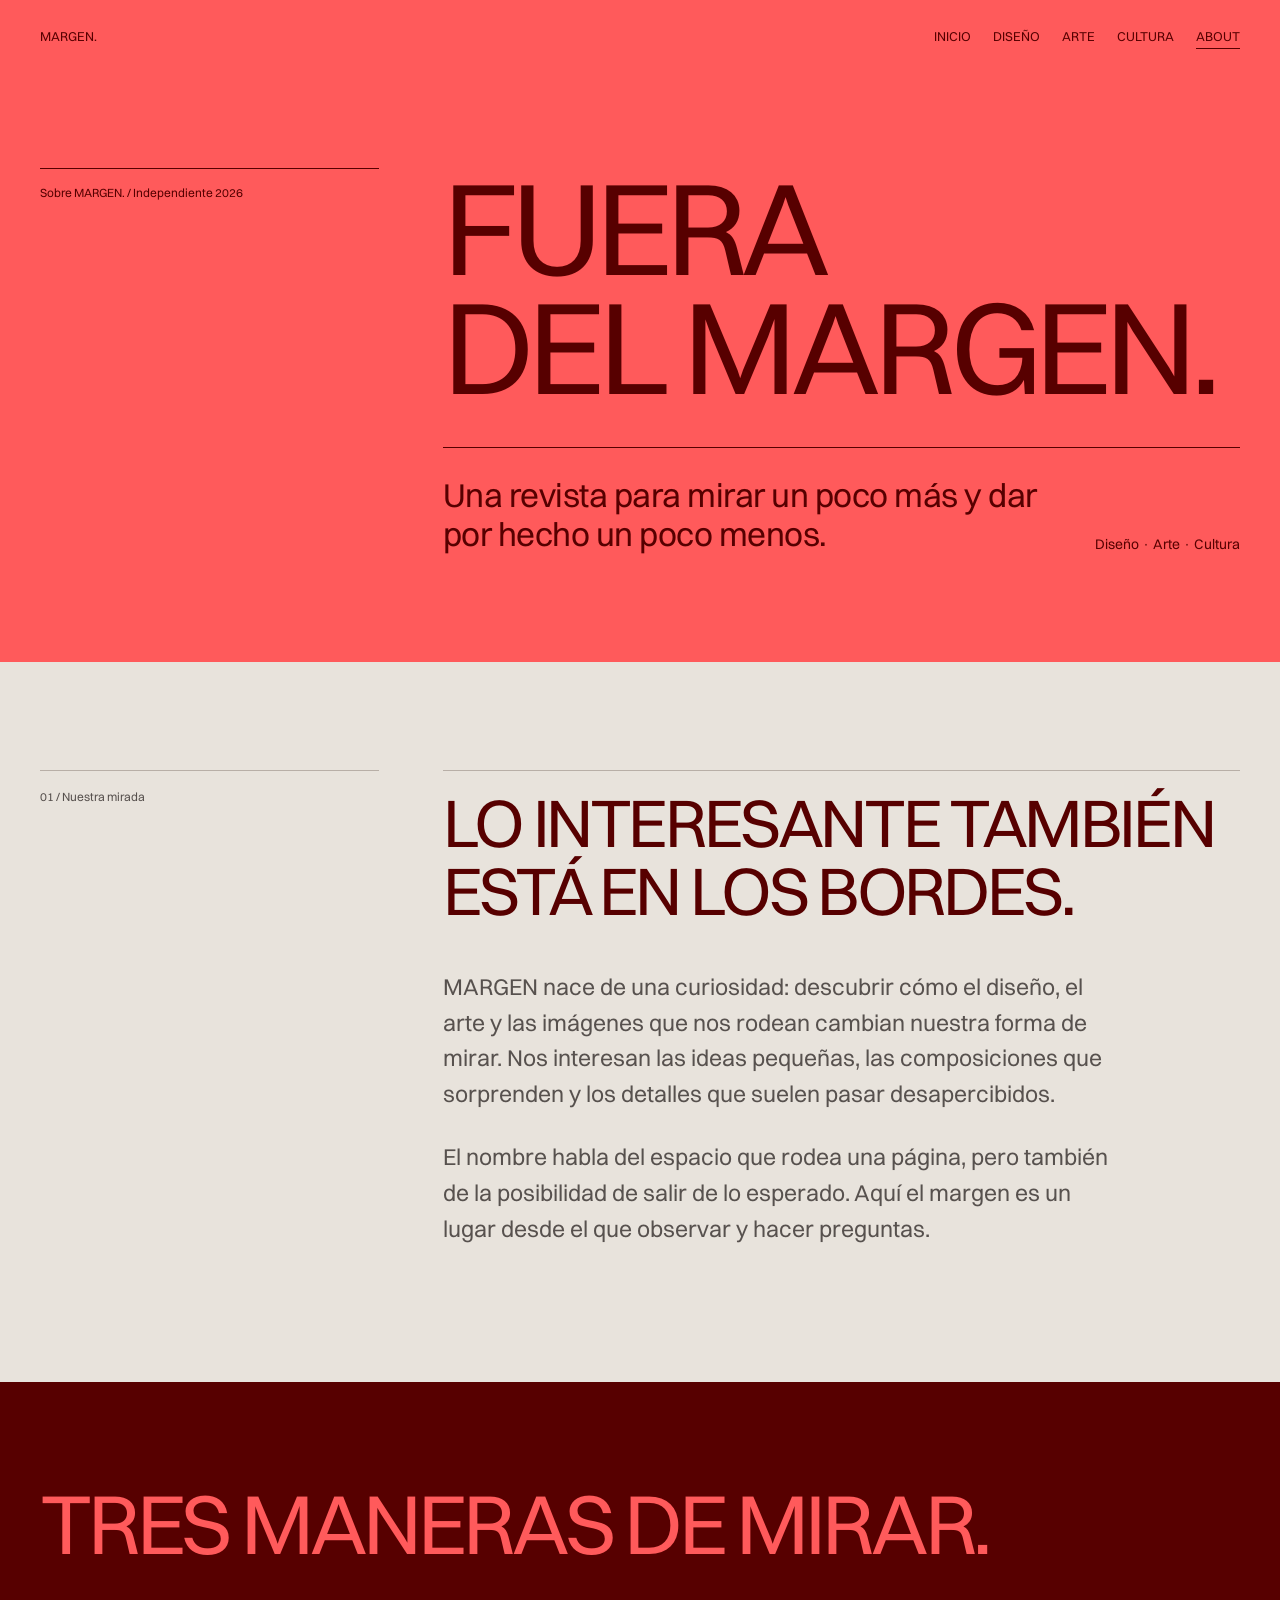
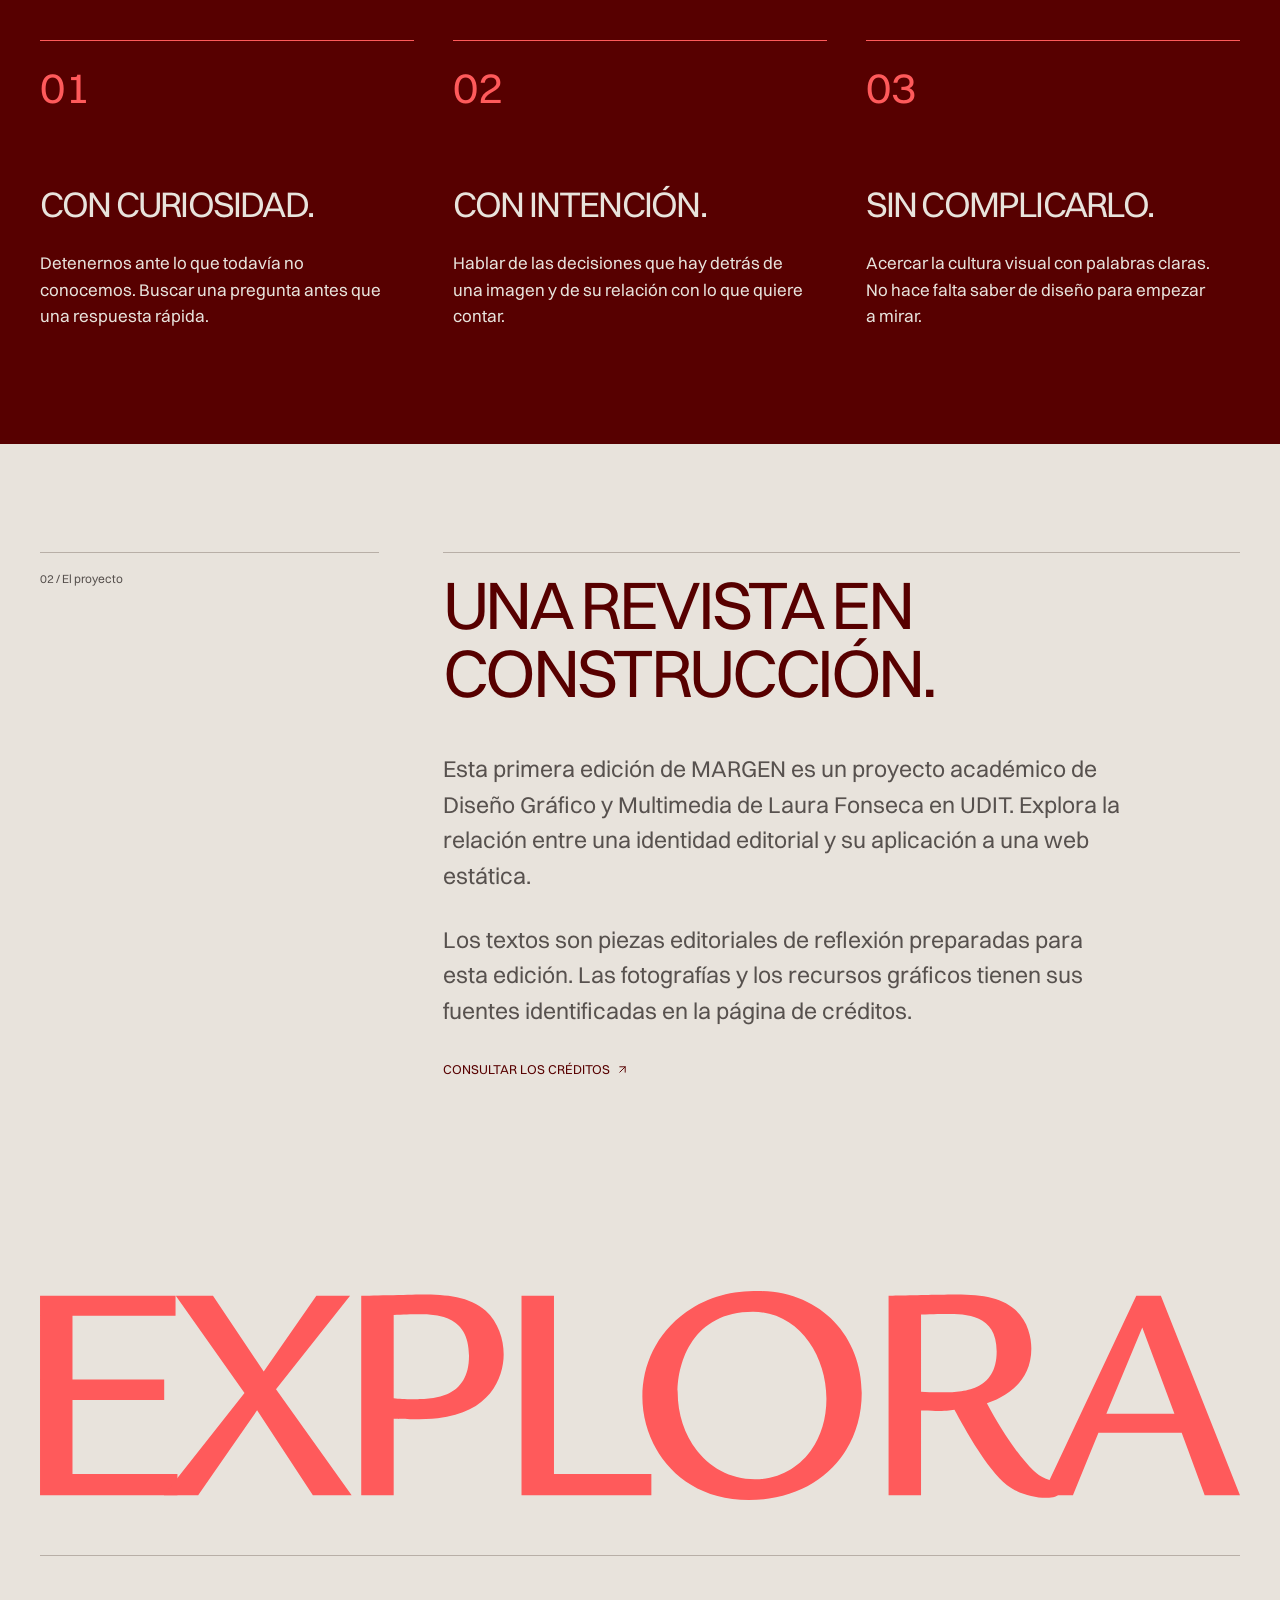
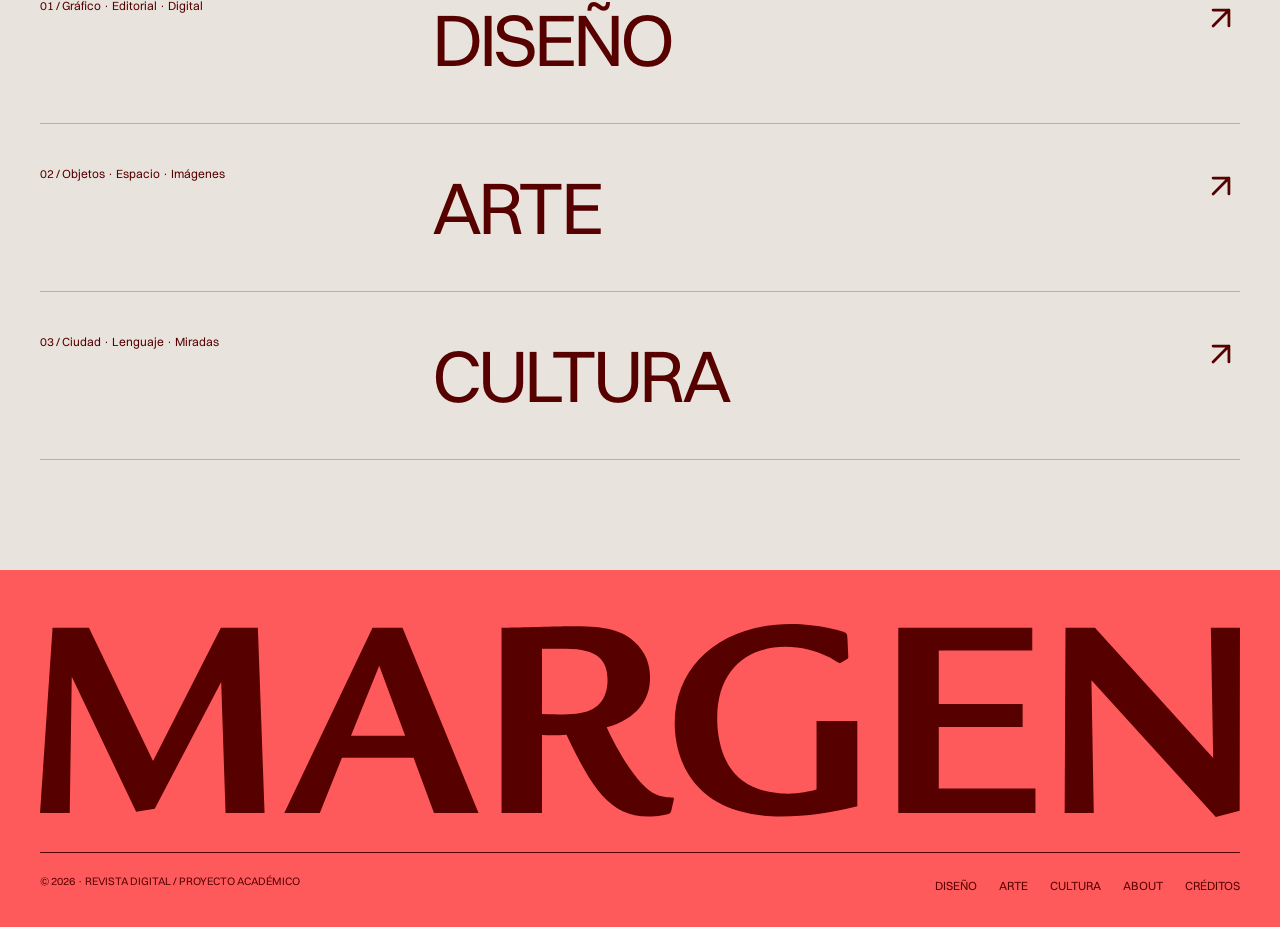
==== commit c3339fba: "Ordenar etiquetas e indentación del HTML" ====
--- a/about.html
+++ b/about.html
@@ -1,213 +1,131 @@
 <!DOCTYPE html>
 <html lang="es">
- <head>
-  <meta charset="utf-8"/>
-  <meta content="width=device-width, initial-scale=1.0" name="viewport"/>
-  <meta content="Una revista independiente de diseño, arte y cultura visual. Conoce la mirada de MARGEN." name="description"/>
-  <meta content="#ff5a5b" name="theme-color"/>
-  <title>
-   Sobre la revista · MARGEN.
-  </title>
-  <link href="assets/images/favicon.svg" rel="icon" type="image/svg+xml"/>
-  <link href="css/style.css" rel="stylesheet"/>
- </head>
- <body>
-  <a class="saltar" href="#contenido">
-   Saltar al contenido
-  </a>
-  <header class="cabecera" id="arriba">
-   <a aria-label="MARGEN, inicio" class="marca" href="index.html">
-    MARGEN.
-   </a>
-   <nav aria-label="Navegación principal">
-    <a href="index.html">
-     Inicio
-    </a>
-    <a href="diseno.html">
-     Diseño
-    </a>
-    <a href="arte.html">
-     Arte
-    </a>
-    <a href="cultura.html">
-     Cultura
-    </a>
-    <a aria-current="page" href="about.html">
-     About
-    </a>
-   </nav>
-   <input class="menu-toggle" id="menu-toggle" type="checkbox" aria-label="Abrir o cerrar navegación"/>
-   <label class="menu-boton" for="menu-toggle">
-    <span class="menu-abrir">MENÚ</span>
-    <span class="menu-cerrar">CERRAR <svg class="icono" viewBox="0 0 24 24" fill="none" stroke="currentColor" stroke-width="1.75" stroke-linecap="round" stroke-linejoin="round" aria-hidden="true" focusable="false"><path d="M18 6 6 18M6 6l12 12"/></svg></span>
-   </label>
-   <nav class="menu-movil" aria-label="Navegación móvil">
-    <a href="index.html">Inicio</a>
-    <a href="diseno.html">Diseño</a>
-    <a href="arte.html">Arte</a>
-    <a href="cultura.html">Cultura</a>
-    <a aria-current="page" href="about.html">About</a>
-   </nav>
-  </header>
-  <main id="contenido">
-   <section class="cabecera-seccion bloque">
-    <p class="etiqueta">
-     Sobre MARGEN. / Independiente 2026
-    </p>
-    <h1>
-     Fuera
-     <br/>
-     del Margen.
-    </h1>
-    <div class="descripcion-seccion">
-     <p>
-      Una revista para mirar un poco más y dar por hecho un poco menos.
-     </p>
-     <span class="etiqueta">
-      Diseño · Arte · Cultura
-     </span>
-    </div>
-   </section>
-   <section aria-labelledby="quienes" class="sobre-grid bloque">
-    <p class="etiqueta">
-     01 / Nuestra mirada
-    </p>
-    <div>
-     <h2 id="quienes">
-      Lo interesante también está en los bordes.
-     </h2>
-     <p>
-      MARGEN nace de una curiosidad: descubrir cómo el diseño, el arte y las imágenes que nos rodean cambian nuestra forma de mirar. Nos interesan las ideas pequeñas, las composiciones que sorprenden y los detalles que suelen pasar desapercibidos.
-     </p>
-     <p>
-      El nombre habla del espacio que rodea una página, pero también de la posibilidad de salir de lo esperado. Aquí el margen es un lugar desde el que observar y hacer preguntas.
-     </p>
-    </div>
-   </section>
-   <section aria-labelledby="principios" class="principios bloque">
-    <h2 id="principios">
-     Tres maneras de mirar.
-    </h2>
-    <div class="rejilla">
-     <article>
-      <p class="numero">
-       01
-      </p>
-      <h3>
-       Con curiosidad.
-      </h3>
-      <p>
-       Detenernos ante lo que todavía no conocemos. Buscar una pregunta antes que una respuesta rápida.
-      </p>
-     </article>
-     <article>
-      <p class="numero">
-       02
-      </p>
-      <h3>
-       Con intención.
-      </h3>
-      <p>
-       Hablar de las decisiones que hay detrás de una imagen y de su relación con lo que quiere contar.
-      </p>
-     </article>
-     <article>
-      <p class="numero">
-       03
-      </p>
-      <h3>
-       Sin complicarlo.
-      </h3>
-      <p>
-       Acercar la cultura visual con palabras claras. No hace falta saber de diseño para empezar a mirar.
-      </p>
-     </article>
-    </div>
-   </section>
-   <section aria-labelledby="proyecto" class="sobre-grid bloque proyecto">
-    <p class="etiqueta">
-     02 / El proyecto
-    </p>
-    <div>
-     <h2 id="proyecto">
-      Una revista en construcción.
-     </h2>
-     <p>
-      Esta primera edición de MARGEN es un proyecto académico de Diseño Gráfico y Multimedia de Laura Fonseca en UDIT. Explora la relación entre una identidad editorial y su aplicación a una web estática.
-     </p>
-     <p>
-      Los textos son piezas editoriales de reflexión preparadas para esta edición. Las fotografías y los recursos gráficos tienen sus fuentes identificadas en la página de créditos.
-     </p>
-     <a class="enlace" href="creditos.html">
-      Consultar los créditos <svg class="icono" viewBox="0 0 24 24" fill="none" stroke="currentColor" stroke-width="1.75" stroke-linecap="round" stroke-linejoin="round" aria-hidden="true" focusable="false"><path d="M7 17 17 7M7 7h10v10"/></svg>
-     </a>
-    </div>
-   </section>
-   <section aria-labelledby="titulo-explora" class="explora bloque">
-    <h2 class="rotulo" id="titulo-explora">
-     <img alt="Explora" height="237" src="assets/images/explora.svg" width="1360"/>
-    </h2>
-    <a class="fila-categoria" href="diseno.html">
-     <span class="etiqueta">
-      01 / Gráfico · Editorial · Digital
-     </span>
-     <span class="nombre-categoria">
-      Diseño
-     </span>
-     <span aria-hidden="true" class="flecha">
-      <svg class="icono" viewBox="0 0 24 24" fill="none" stroke="currentColor" stroke-width="1.75" stroke-linecap="round" stroke-linejoin="round" aria-hidden="true" focusable="false"><path d="M7 17 17 7M7 7h10v10"/></svg>
-     </span>
-    </a>
-    <a class="fila-categoria" href="arte.html">
-     <span class="etiqueta">
-      02 / Objetos · Espacio · Imágenes
-     </span>
-     <span class="nombre-categoria">
-      Arte
-     </span>
-     <span aria-hidden="true" class="flecha">
-      <svg class="icono" viewBox="0 0 24 24" fill="none" stroke="currentColor" stroke-width="1.75" stroke-linecap="round" stroke-linejoin="round" aria-hidden="true" focusable="false"><path d="M7 17 17 7M7 7h10v10"/></svg>
-     </span>
-    </a>
-    <a class="fila-categoria" href="cultura.html">
-     <span class="etiqueta">
-      03 / Ciudad · Lenguaje · Miradas
-     </span>
-     <span class="nombre-categoria">
-      Cultura
-     </span>
-     <span aria-hidden="true" class="flecha">
-      <svg class="icono" viewBox="0 0 24 24" fill="none" stroke="currentColor" stroke-width="1.75" stroke-linecap="round" stroke-linejoin="round" aria-hidden="true" focusable="false"><path d="M7 17 17 7M7 7h10v10"/></svg>
-     </span>
-    </a>
-   </section>
-  </main>
-  <footer class="pie">
-   <a aria-label="MARGEN, volver al inicio" class="rotulo" href="index.html">
-    <img alt="MARGEN" height="218" src="assets/images/margen.svg" width="1360"/>
-   </a>
-   <div class="pie-inferior">
-    <p>
-     © 2026 · REVISTA DIGITAL / PROYECTO ACADÉMICO
-    </p>
-    <nav aria-label="Navegación del pie">
-     <a href="diseno.html">
-      Diseño
-     </a>
-     <a href="arte.html">
-      Arte
-     </a>
-     <a href="cultura.html">
-      Cultura
-     </a>
-     <a href="about.html">
-      About
-     </a>
-     <a href="creditos.html">
-      Créditos
-     </a>
-    </nav>
-   </div>
-  </footer>
- </body>
+  <head>
+    <meta charset="utf-8">
+    <meta name="viewport" content="width=device-width, initial-scale=1.0">
+    <meta name="description" content="Una revista independiente de diseño, arte y cultura visual. Conoce la mirada de MARGEN.">
+    <meta name="theme-color" content="#ff5a5b">
+    <title>Sobre la revista · MARGEN.</title>
+    <link href="assets/images/favicon.svg" rel="icon" type="image/svg+xml">
+    <link href="css/style.css" rel="stylesheet">
+  </head>
+  <body>
+    <a class="saltar" href="#contenido">Saltar al contenido</a>
+    <header class="cabecera" id="arriba">
+      <a aria-label="MARGEN, inicio" class="marca" href="index.html">MARGEN.</a>
+      <nav aria-label="Navegación principal">
+        <a href="index.html">Inicio</a>
+        <a href="diseno.html">Diseño</a>
+        <a href="arte.html">Arte</a>
+        <a href="cultura.html">Cultura</a>
+        <a aria-current="page" href="about.html">About</a>
+      </nav>
+      <input class="menu-toggle" id="menu-toggle" type="checkbox" aria-label="Abrir o cerrar navegación"/>
+      <label class="menu-boton" for="menu-toggle">
+        <span class="menu-abrir">MENÚ</span>
+        <span class="menu-cerrar">CERRAR <svg class="icono" viewBox="0 0 24 24" fill="none" stroke="currentColor" stroke-width="1.75" stroke-linecap="round" stroke-linejoin="round" aria-hidden="true" focusable="false"><path d="M18 6 6 18M6 6l12 12"/></svg></span>
+      </label>
+      <nav class="menu-movil" aria-label="Navegación móvil">
+        <a href="index.html">Inicio</a>
+        <a href="diseno.html">Diseño</a>
+        <a href="arte.html">Arte</a>
+        <a href="cultura.html">Cultura</a>
+        <a aria-current="page" href="about.html">About</a>
+      </nav>
+    </header>
+    <main id="contenido">
+      <section class="cabecera-seccion bloque">
+        <p class="etiqueta">Sobre MARGEN. / Independiente 2026</p>
+        <h1>
+          Fuera
+          <br/>
+          del Margen.
+        </h1>
+        <div class="descripcion-seccion">
+          <p>Una revista para mirar un poco más y dar por hecho un poco menos.</p>
+          <span class="etiqueta">Diseño · Arte · Cultura</span>
+        </div>
+      </section>
+      <section aria-labelledby="quienes" class="sobre-grid bloque">
+        <p class="etiqueta">01 / Nuestra mirada</p>
+        <div>
+          <h2 id="quienes">Lo interesante también está en los bordes.</h2>
+          <p>MARGEN nace de una curiosidad: descubrir cómo el diseño, el arte y las imágenes que nos rodean cambian nuestra forma de mirar. Nos interesan las ideas pequeñas, las composiciones que sorprenden y los detalles que suelen pasar desapercibidos.</p>
+          <p>El nombre habla del espacio que rodea una página, pero también de la posibilidad de salir de lo esperado. Aquí el margen es un lugar desde el que observar y hacer preguntas.</p>
+        </div>
+      </section>
+      <section aria-labelledby="principios" class="principios bloque">
+        <h2 id="principios">Tres maneras de mirar.</h2>
+        <div class="rejilla">
+          <article>
+            <p class="numero">01</p>
+            <h3>Con curiosidad.</h3>
+            <p>Detenernos ante lo que todavía no conocemos. Buscar una pregunta antes que una respuesta rápida.</p>
+          </article>
+          <article>
+            <p class="numero">02</p>
+            <h3>Con intención.</h3>
+            <p>Hablar de las decisiones que hay detrás de una imagen y de su relación con lo que quiere contar.</p>
+          </article>
+          <article>
+            <p class="numero">03</p>
+            <h3>Sin complicarlo.</h3>
+            <p>Acercar la cultura visual con palabras claras. No hace falta saber de diseño para empezar a mirar.</p>
+          </article>
+        </div>
+      </section>
+      <section aria-labelledby="proyecto" class="sobre-grid bloque proyecto">
+        <p class="etiqueta">02 / El proyecto</p>
+        <div>
+          <h2 id="proyecto">Una revista en construcción.</h2>
+          <p>Esta primera edición de MARGEN es un proyecto académico de Diseño Gráfico y Multimedia de Laura Fonseca en UDIT. Explora la relación entre una identidad editorial y su aplicación a una web estática.</p>
+          <p>Los textos son piezas editoriales de reflexión preparadas para esta edición. Las fotografías y los recursos gráficos tienen sus fuentes identificadas en la página de créditos.</p>
+          <a class="enlace" href="creditos.html">
+            Consultar los créditos <svg class="icono" viewBox="0 0 24 24" fill="none" stroke="currentColor" stroke-width="1.75" stroke-linecap="round" stroke-linejoin="round" aria-hidden="true" focusable="false"><path d="M7 17 17 7M7 7h10v10"/></svg>
+          </a>
+        </div>
+      </section>
+      <section aria-labelledby="titulo-explora" class="explora bloque">
+        <h2 class="rotulo" id="titulo-explora">
+          <img alt="Explora" height="237" src="assets/images/explora.svg" width="1360"/>
+        </h2>
+        <a class="fila-categoria" href="diseno.html">
+          <span class="etiqueta">01 / Gráfico · Editorial · Digital</span>
+          <span class="nombre-categoria">Diseño</span>
+          <span aria-hidden="true" class="flecha">
+            <svg class="icono" viewBox="0 0 24 24" fill="none" stroke="currentColor" stroke-width="1.75" stroke-linecap="round" stroke-linejoin="round" aria-hidden="true" focusable="false"><path d="M7 17 17 7M7 7h10v10"/></svg>
+          </span>
+        </a>
+        <a class="fila-categoria" href="arte.html">
+          <span class="etiqueta">02 / Objetos · Espacio · Imágenes</span>
+          <span class="nombre-categoria">Arte</span>
+          <span aria-hidden="true" class="flecha">
+            <svg class="icono" viewBox="0 0 24 24" fill="none" stroke="currentColor" stroke-width="1.75" stroke-linecap="round" stroke-linejoin="round" aria-hidden="true" focusable="false"><path d="M7 17 17 7M7 7h10v10"/></svg>
+          </span>
+        </a>
+        <a class="fila-categoria" href="cultura.html">
+          <span class="etiqueta">03 / Ciudad · Lenguaje · Miradas</span>
+          <span class="nombre-categoria">Cultura</span>
+          <span aria-hidden="true" class="flecha">
+            <svg class="icono" viewBox="0 0 24 24" fill="none" stroke="currentColor" stroke-width="1.75" stroke-linecap="round" stroke-linejoin="round" aria-hidden="true" focusable="false"><path d="M7 17 17 7M7 7h10v10"/></svg>
+          </span>
+        </a>
+      </section>
+    </main>
+    <footer class="pie">
+      <a aria-label="MARGEN, volver al inicio" class="rotulo" href="index.html">
+        <img alt="MARGEN" height="218" src="assets/images/margen.svg" width="1360"/>
+      </a>
+      <div class="pie-inferior">
+        <p>© 2026 · REVISTA DIGITAL / PROYECTO ACADÉMICO</p>
+        <nav aria-label="Navegación del pie">
+          <a href="diseno.html">Diseño</a>
+          <a href="arte.html">Arte</a>
+          <a href="cultura.html">Cultura</a>
+          <a href="about.html">About</a>
+          <a href="creditos.html">Créditos</a>
+        </nav>
+      </div>
+    </footer>
+  </body>
 </html>
